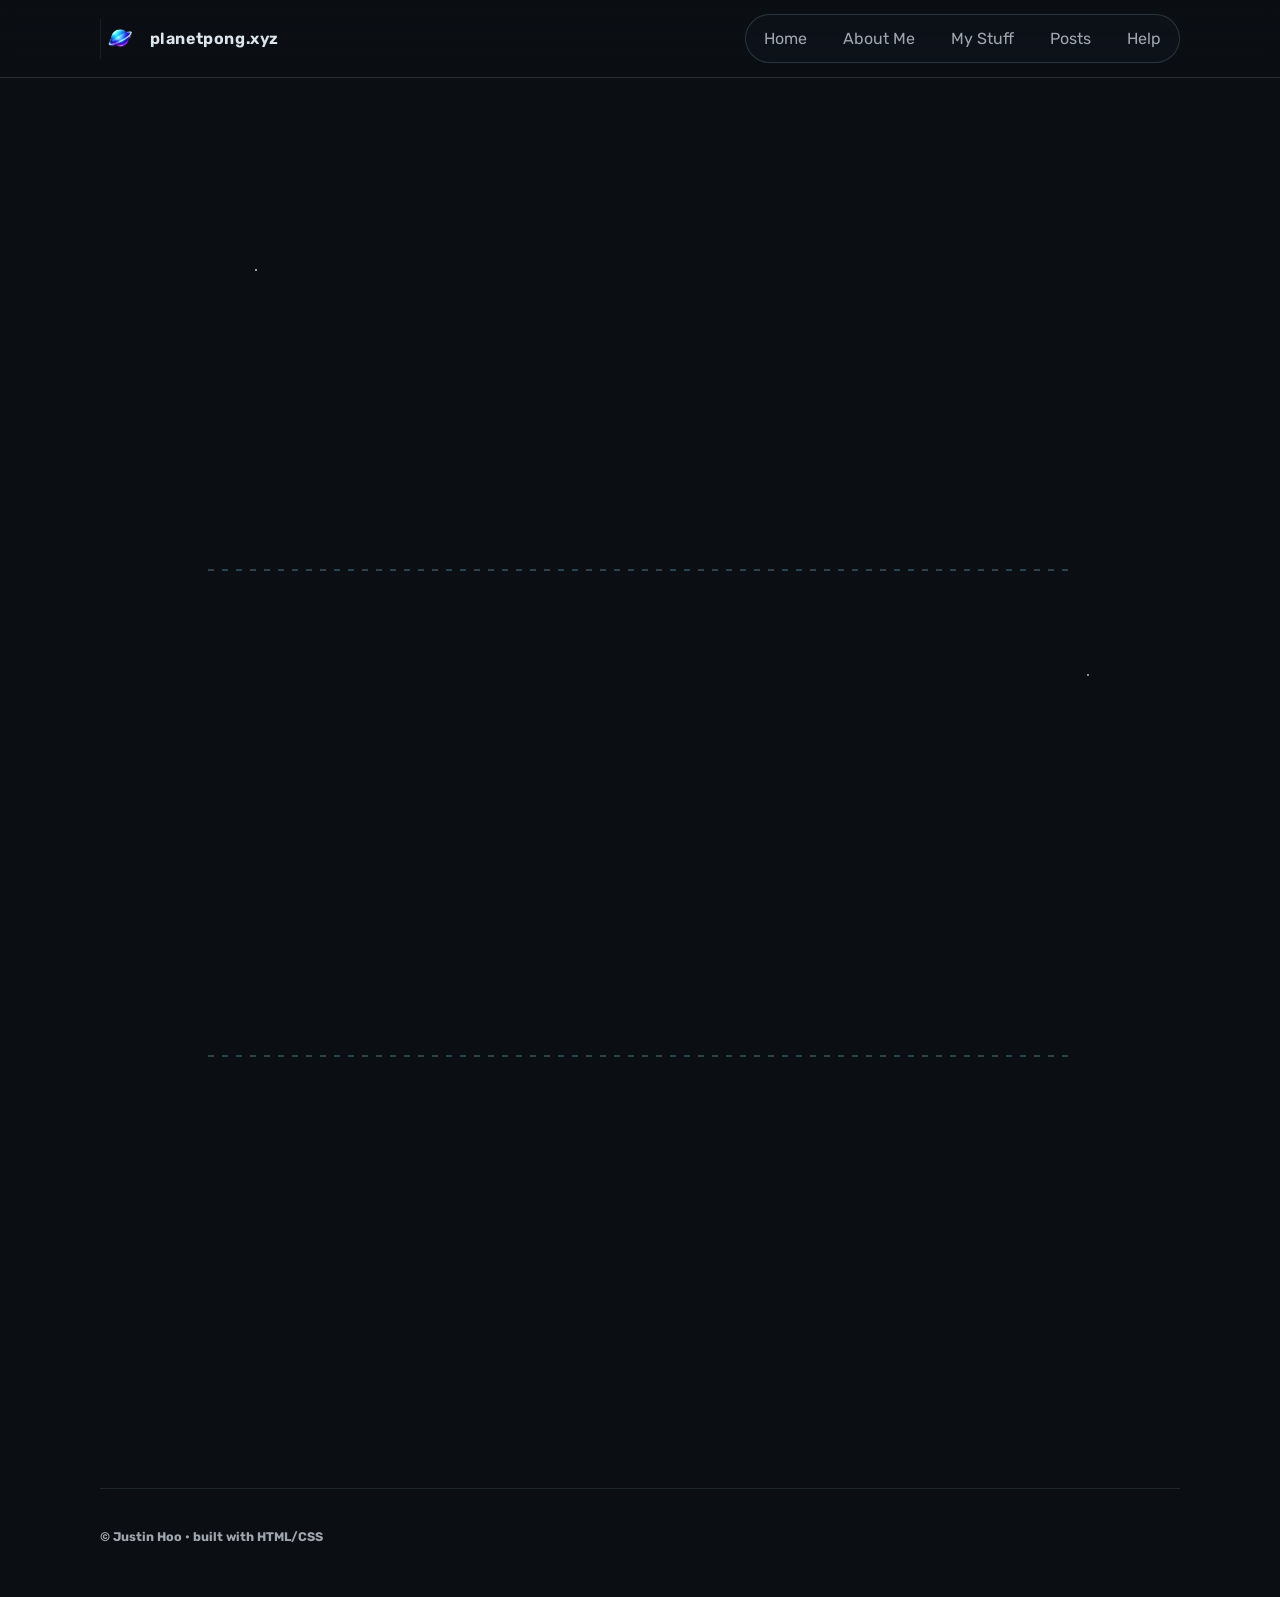
==== index.html @ 9c508885 "Add Help link to navigation menu" ====
<!DOCTYPE html>
<html lang="en">
<head>
    <meta charset="UTF-8">
    <meta name="viewport" content="width=device-width, initial-scale=1.0">
    <title>Home • xyz </title>
    <link rel="icon" href="mylogo.png" type="image/png">
    <meta name="desription" content="Personal Website: home, projects, posts, about me">
    <link rel="stylesheet" href="style.css">
    <link href="https://fonts.googleapis.com/css2?family=Inter:wght@300;400;600;700&family=Rubik:wght@400;500;700&display=swap" rel="stylesheet">
    <link
    rel="stylesheet"
    href="https://cdnjs.cloudflare.com/ajax/libs/font-awesome/6.5.1/css/all.min.css"/>


    

</head>
<body>
    <div class="bg"></div>
    <div class="stars"></div>
    <div class=""></div>

<header class="topbar">
  <div class="container topbar__inner">


    <a class="brand" href="index.html" aria-label="Go to Home">
  <img src="mylogo.png" alt="Planet logo" class="brand__logo">
 
  <span class="brand__text">planetpong.xyz</span>
</a>


    <nav class="nav" aria-label="Primary">
      <a class="nav__link" href="index.html">Home</a>
      <a class="nav__link" href="about.html">About Me</a>
      <a class="nav__link" href="projects.html">My Stuff</a>
      <a class="nav__link" href="posts.html">Posts</a>
        <a class="nav__link" href="help.html">Help</a>    
    </nav>

    <button class="navbtn" id="navToggle" aria-label="Toggle menu" aria-expanded="false">
      <span></span><span></span><span></span>
    </button>
  </div>
</header>



<main class="container">
    <!-- HERO -->
    <section id="home" class="section hero">
      <div class="hero__content reveal">
        <p class="kicker">Home</p>
        <h1 class="title">
          <span class="accent">Welcome</span> 
        </h1>
        <p class="subtitle">
          Welcome to my personal dev website portfolio, I'm interested into the language of programming, building websites, coding programmes,
          and writing posts about what I have done, and maybe some quirky stuff about our own world and universe.
        </p>

        <p class="subtitle">
          Fun fact: this website is up for 1 year for its payed public domain "planetpong.xyz!
        </p>



        <div class="chips">
          <span class="chip">Student / Creator</span>
        </div>
      </div>

      <div class="hero__card reveal" style="--delay: 120ms">
        <div class="card">
          <div class="card__header">
            <span class="pill">What am I Doing?</span>
            
          </div>
          <p class="card__title">I am Currently working on:</p>
          <ul class="list">
            <li>This Portfolio Website | STILL UNDER CONSTRUCTION</li>
            <li>Upcoming coding projects and school assessments</li>
           
          </ul>
          <p class="muted small">
            
          </p>
        </div>
      </div>
    </section>


<div class="divider"><span></span></div>



    <!-- LINKS -->
<section id="links" class="section">
  <div class="section__head reveal">
    <h2 class="title">
          <span class="accent">Links</span> 
        </h2>
  </div>

  <div class="grid-2">
    <div class="card reveal">
      <h3>Find me online</h3>

      <div class="linklist">

        <!-- TikTok -->
        <a class="linkrow" href="https://www.tiktok.com/@hoojustin" target="_blank">
  <span class="linkleft">
    <i class="fa-brands fa-tiktok icon"></i>
    <span>TikTok</span>
  </span>
  <span class="muted">tiktok.com/@hoojustin ↗</span>
</a>

        <!-- Instagram -->

        <a class="linkrow" href="https://www.instagram.com/justinhoo._" target="_blank">
  <span class="linkleft">
    <i class="fa-brands fa-instagram icon"></i>
    <span>Instagram</span>
  </span>
  <span class="muted">@justinhoo._ ↗</span>
</a>

        <!-- Email -->
        <a class="linkrow" target="_blank"
          href="mailto:justinhoo.xyz@gmail.com">
  <span class="linkleft">
    <i class="fa-solid fa-envelope icon"></i>
    <span>Business email</span>
  </span>
  <span class="muted">justinhoo.xyz@gmail.com ↗</span>
</a>

      </div>
    </div>
  </div>
</section>

<div class="divider"><span></span></div>

<!-- CONTACT -->
<section class="section reveal">
  <div class="card">
    <h2 class="title">
          <span class="accent">We appreciate your feedback!</span> 
        </h2>
    <h3>Contact me</h3>

    <p class="muted">
      Have any feedback or want to get in touch? Feel free to send a message at justinhoo.xyz@gmail.com
        <p><strong>Type your message and it will take you to your default e-mail application, after that send away!</p>
    </p>
    

    <button class="btn" onclick="openPopup()">
      Send Email
    </button>
  </div>
</section>

<!-- POPUP -->
<div class="popup" id="emailPopup">
  <div class="popup-content">
    <h3>Send a Message</h3>

    <textarea id="emailMessage"></textarea>

    <button class="btn" onclick="sendEmail()">Send</button> 
    <button class="close-btn" onclick="closePopup()">Close</button>
  </div>
</div>

<!-- SUCCESS POPUP -->
<div class="success-popup" id="successPopup">
  <div class="success-box">

    <div class="checkmark-circle">
      <svg viewBox="0 0 52 52" class="checkmark">
        <path d="M14 27 L22 35 L38 17" />
      </svg>
    </div>

    <h3>Message Sent!</h3>
    <p>Your message has been sent successfully.</p>

    <button class="btn" onclick="closeSuccess()">OK</button>
  </div>
</div>

<style>
/* POPUP BACKGROUND */
.popup {
  position: fixed;
  inset: 0;
  z-index: 999;

  display: flex;
  justify-content: center;
  align-items: center;

  background: rgba(0, 0, 0, 0.55);
  backdrop-filter: blur(6px);

  opacity: 0;
  visibility: hidden;
  pointer-events: none;

  transition: opacity 0.25s ease, visibility 0.25s ease;
}

.popup.active {
  opacity: 1;
  visibility: visible;
  pointer-events: auto;
}

/* POPUP BOX */
.popup-content {
  width: 90%;
  max-width: 420px;

  padding: 24px;

  border-radius: 24px;

  background: rgba(25, 25, 25, 0.92);

  border: 1px solid rgba(255,255,255,0.08);

  box-shadow: 0 10px 40px rgba(0,0,0,0.4);

  color: white;

  font-family: inherit;
}

/* TITLE */
.popup-content h3 {
  margin-top: 0;
  margin-bottom: 14px;
}

/* TEXTAREA */
.popup-content textarea {
  width: 100%;
  height: 130px;

  padding: 14px;

  border-radius: 16px;

  border: none;

  outline: none;

  resize: none;

  background: rgba(255,255,255,0.08);

  color: white;

  font-family: inherit;
  font-size: 15px;

  box-sizing: border-box;
}

/* PLACEHOLDER */
.popup-content textarea::placeholder {
  color: rgba(255,255,255,0.5);
}

/* BUTTON ROW */
.popup-buttons {
  display: flex;
  gap: 10px;

  margin-top: 16px;
}

/* CLOSE BUTTON */
.close-btn {
  flex: 1;

  border: none;

  border-radius: 14px;

  background: rgba(255,255,255,0.08);

  color: white;

  cursor: pointer;

  padding: 12px;

  font-family: inherit;
}
</style>

<script>
console.log("JS loaded");
function openPopup() {
  document.getElementById("emailPopup")?.classList.add("active");
}

function closePopup() {
  document.getElementById("emailPopup")?.classList.remove("active");
}

function openSuccess() {
  document.getElementById("successPopup")?.classList.add("active");
}

function closeSuccess() {
  document.getElementById("successPopup")?.classList.remove("active");
}

function sendEmail() {
  let message = document.getElementById("emailMessage").value;

  if (!message.trim()) {
    alert("Please type a message first.");
    return;
  }

  // open email client
  window.location.href =
    "mailto:justinhoo.xyz@gmail.com"
    + "?subject=Feedback!"
    + "&body=" + encodeURIComponent(message);

  // close input popup
  closePopup();

  // show success popup
  openSuccess();

  // clear text
  document.getElementById("emailMessage").value = "";
}

</script>

<footer class="footer">
  <p class="muted small">
    © <span id="year"></span> Justin Hoo • built with HTML/CSS
  </p>
</footer>

<script src="script.js"></script>
</body>
</html>
---- style.css ----
/* ---------- Base ---------- */
:root{
  --bg: #0b0f14;
  --panel: rgba(16, 22, 30, 0.78);
  --panel2: rgba(16, 22, 30, 0.55);
  --border: rgba(174, 210, 225, 0.18);
  --text: rgba(240, 248, 255, 0.92);
  --muted: rgba(240, 248, 255, 0.65);
  --accent: #8fe7ff;
  --accent2: #b7a6ff;
  --shadow: 0 14px 45px rgba(0,0,0,.45);
  --radius: 18px;
  --max: 1080px;
}

*{ box-sizing: border-box; }
html{ scroll-behavior: smooth; }
body{
  margin: 0;
  font-family: ui-sans-serif, system-ui, -apple-system, Segoe UI, Roboto, Helvetica, Arial;
  color: var(--text);
  background: var(--bg);
  overflow-x: hidden;
}
a{ color: inherit; text-decoration: none; }
.container{ width: min(var(--max), 92vw); margin: 0 auto; }
.section{ padding: 70px 0; }
.section__head{ margin-bottom: 18px; }
.section__head h2{ margin: 0 0 6px; font-size: 30px; letter-spacing: .3px; }
.muted{ color: var(--muted); }
.small{ font-size: 12.5px; }

/* ---------- Background: stars + nebula ---------- */
.bg{ position: fixed; inset: 0; z-index: -5; }
.stars{
  position: absolute; inset: 0;
  background-image:
    radial-gradient(2px 2px at 20% 30%, rgba(255,255,255,.85) 50%, transparent 51%),
    radial-gradient(1px 1px at 70% 40%, rgba(255,255,255,.6) 50%, transparent 51%),
    radial-gradient(1px 1px at 40% 80%, rgba(255,255,255,.45) 50%, transparent 51%),
    radial-gradient(1.5px 1.5px at 85% 75%, rgba(255,255,255,.75) 50%, transparent 51%),
    radial-gradient(1px 1px at 10% 70%, rgba(255,255,255,.5) 50%, transparent 51%);
  opacity: .7;
  filter: drop-shadow(0 0 6px rgba(255,255,255,.12));
  animation: drift 26s linear infinite;
}
.stars2{ opacity: .5; animation-duration: 40s; transform: scale(1.2); }
.stars3{ opacity: .35; animation-duration: 55s; transform: scale(1.35); }

.nebula{
  position: absolute; inset: -20%;
  background:
    radial-gradient(closest-side at 25% 30%, rgba(143,231,255,.16), transparent 55%),
    radial-gradient(closest-side at 70% 55%, rgba(183,166,255,.12), transparent 60%),
    radial-gradient(closest-side at 55% 80%, rgba(143,231,255,.10), transparent 60%);
  filter: blur(18px);
  animation: neb 18s ease-in-out infinite alternate;
}
.vignette{
  position: absolute; inset: 0;
  background: radial-gradient(circle at 50% 30%, transparent 0 55%, rgba(0,0,0,.55) 80%);
}

@keyframes drift{
  from{ transform: translateY(0px); }
  to{ transform: translateY(-120px); }
}
@keyframes neb{
  from{ transform: translate3d(-10px, 0, 0) scale(1); opacity: .9; }
  to{ transform: translate3d(18px, -10px, 0) scale(1.05); opacity: 1; }
}

/* ---------- Topbar ---------- */
.topbar{
  position: sticky; top: 0; z-index: 50;
  backdrop-filter: blur(10px);
  background: linear-gradient(to bottom, rgba(11,15,20,.85), rgba(11,15,20,.55));
  border-bottom: 1px solid var(--border);
}
.topbar__inner{
  display: flex; align-items: center; justify-content: space-between;
  padding: 14px 0;
}
.brand{
  display: inline-flex; align-items: center; gap: 10px;
  font-weight: 650;
}
.brand__dot{
  width: 10px; height: 10px; border-radius: 999px;
  background: radial-gradient(circle at 30% 30%, var(--accent), var(--accent2));
  box-shadow: 0 0 20px rgba(143,231,255,.25);
}
.brand__text{ letter-spacing: .6px; }

.nav{
  display: flex; gap: 12px;
  padding: 6px;
  border: 1px solid var(--border);
  background: var(--panel2);
  border-radius: 999px;
}
.nav__link{
  padding: 8px 12px;
  border-radius: 999px;
  color: var(--muted);
  transition: transform 180ms ease, background 180ms ease, color 180ms ease;
}
.nav__link:hover{
  transform: translateY(-1px);
  background: rgba(143,231,255,.08);
  color: var(--text);
}
.nav__link.active{
  background: rgba(143,231,255,.14);
  color: var(--text);
  border: 1px solid rgba(143,231,255,.18);
}

/* Mobile menu button */
.navbtn{
  display: none;
  width: 44px; height: 40px;
  border-radius: 12px;
  background: var(--panel2);
  border: 1px solid var(--border);
  box-shadow: var(--shadow);
  cursor: pointer;
}
.navbtn span{
  display: block;
  width: 18px; height: 2px;
  margin: 4px auto;
  background: rgba(240,248,255,.9);
  border-radius: 999px;
}

/* ---------- Hero ---------- */
.hero{
  display: grid;
  grid-template-columns: 1.25fr .9fr;
  gap: 26px;
  padding-top: 40px;
}
.kicker{
  display: inline-block;
  padding: 6px 10px;
  border-radius: 999px;
  border: 1px solid rgba(143,231,255,.18);
  background: rgba(143,231,255,.08);
  color: var(--muted);
  font-size: 13px;
}
.title{
  margin: 12px 0 10px;
  font-size: clamp(34px, 4.2vw, 54px);
  line-height: 1.05;
  letter-spacing: .2px;
}
.accent{
  background: linear-gradient(90deg, var(--accent), var(--accent2));
  -webkit-background-clip: text;
  background-clip: text;
  color: transparent;
}
.subtitle{ margin: 0; font-size: 16.5px; line-height: 1.6; color: var(--muted); }

.hero__actions{ margin-top: 18px; display: flex; gap: 10px; flex-wrap: wrap; }
.btn{
  display: inline-flex; align-items: center; justify-content: center;
  gap: 8px;
  padding: 11px 14px;
  border-radius: 14px;
  border: 1px solid rgba(143,231,255,.22);
  background: rgba(143,231,255,.14);
  color: var(--text);
  box-shadow: 0 10px 30px rgba(0,0,0,.35);
  transition: transform 180ms ease, background 180ms ease;
}
.btn:hover{ transform: translateY(-2px); background: rgba(143,231,255,.18); }
.btn--ghost{
  background: rgba(16,22,30,.35);
  border: 1px solid var(--border);
}
.btn--small{ padding: 9px 11px; border-radius: 12px; }

.btn {
  cursor: pointer;
  user-select: none;

  outline: none;
  border: none;
}

.btn:focus {
  outline: none;
}

.btn:active {
  transform: scale(0.98);
}

.chips{ margin-top: 18px; display: flex; gap: 8px; flex-wrap: wrap; }
.chip{
  padding: 7px 10px;
  border-radius: 999px;
  border: 1px solid var(--border);
  background: rgba(16,22,30,.35);
  color: var(--muted);
  font-size: 13px;
}

/* ---------- Cards / layout ---------- */
.card{
  border: 1px solid var(--border);
  background: var(--panel);
  border-radius: var(--radius);
  padding: 16px;
  box-shadow: var(--shadow);
}
.card h3{ margin: 0 0 8px; }
.card p{ margin: 0 0 10px; line-height: 1.6; }
.card__header{
  display: flex; justify-content: space-between; align-items: center;
  margin-bottom: 12px;
}
.card__title{ margin: 0 0 8px; font-weight: 700; }
.list{ margin: 0 0 10px; padding-left: 18px; color: var(--muted); line-height: 1.7; }

.grid-2{
  display: grid;
  grid-template-columns: 1fr 1fr;
  gap: 14px;
}
.cards{
  display: grid;
  grid-template-columns: repeat(3, 1fr);
  gap: 14px;
}

.pill{
  display: inline-flex;
  padding: 5px 10px;
  border-radius: 999px;
  border: 1px solid rgba(183,166,255,.22);
  background: rgba(183,166,255,.10);
  color: var(--muted);
  font-size: 12.5px;
}

.tags{ display: flex; flex-wrap: wrap; gap: 8px; }
.tag{
  padding: 7px 10px;
  border-radius: 999px;
  border: 1px solid var(--border);
  background: rgba(16,22,30,.35);
  color: var(--muted);
  font-size: 13px;
}

.note{
  margin-top: 12px;
  padding: 12px;
  border-radius: 14px;
  border: 1px dashed rgba(143,231,255,.28);
  background: rgba(143,231,255,.07);
  color: var(--muted);
}

/* Projects + posts */
.project__top, .post__meta{
  display: flex; justify-content: space-between; align-items: center;
  margin-bottom: 10px;
}
.project__links{
  display: flex; gap: 10px; margin-top: 10px;
}
.link{
  color: var(--text);
  border-bottom: 1px solid rgba(143,231,255,.35);
  padding-bottom: 2px;
  transition: opacity 160ms ease, transform 160ms ease;
}
.link:hover{ opacity: .9; transform: translateY(-1px); }

.linklist{ display: grid; gap: 10px; margin-top: 10px; }
.linkrow{
  display: flex; justify-content: space-between; gap: 12px;
  padding: 11px 12px;
  border-radius: 14px;
  border: 1px solid var(--border);
  background: rgba(16,22,30,.35);
  transition: transform 180ms ease, background 180ms ease;
}
.linkrow:hover{ transform: translateY(-2px); background: rgba(143,231,255,.06); }

.footer{
  padding: 28px 0 40px;
  border-top: 1px solid rgba(174,210,225,.12);
}

/* ---------- Reveal animation ---------- */
.reveal{
  opacity: 0;
  transform: translateY(10px);
  transition: opacity 600ms ease, transform 600ms ease;
  transition-delay: var(--delay, 0ms);
}
.reveal.visible{
  opacity: 1;
  transform: translateY(0px);
}

/* ---------- Modal ---------- */
.modal{
  position: fixed; inset: 0;
  background: rgba(0,0,0,.55);
  display: none;
  align-items: center; justify-content: center;
  padding: 18px;
  z-index: 60;
}
.modal.show{ display: flex; }
.modal__panel{
  width: min(760px, 96vw);
  border-radius: 18px;
  border: 1px solid var(--border);
  background: rgba(10,14,19,.88);
  backdrop-filter: blur(10px);
  box-shadow: var(--shadow);
  padding: 14px;
}
.modal__top{
  display: flex; justify-content: space-between; align-items: center;
  gap: 10px;
  border-bottom: 1px solid rgba(174,210,225,.12);
  padding-bottom: 10px;
  margin-bottom: 10px;
}
.modal__content{ color: var(--muted); line-height: 1.7; }
.iconbtn{
  width: 40px; height: 38px;
  border-radius: 12px;
  background: rgba(16,22,30,.35);
  border: 1px solid var(--border);
  color: var(--text);
  cursor: pointer;
}

/* ---------- Responsive ---------- */
@media (max-width: 920px){
  .hero{ grid-template-columns: 1fr; }
  .cards{ grid-template-columns: 1fr; }
  .grid-2{ grid-template-columns: 1fr; }
  .nav{ display: none; }
  .navbtn{ display: inline-block; }
  .nav.open{
    display: flex;
    position: absolute;
    right: 4vw;
    top: 62px;
    flex-direction: column;
    padding: 10px;
    border-radius: 16px;
    width: min(240px, 92vw);
  }
}

/* ---------- Section divider ---------- */
.divider {
  width: 100%;
  display: flex;
  justify-content: center;
  margin: 40px 0;
}

.divider span {
  width: 80%;
  height: 2px;
  background-image: repeating-linear-gradient(
    to right,
    rgba(143,231,255,0.4),
    rgba(143,231,255,0.4) 6px,
    transparent 6px,
    transparent 14px
  );
  opacity: 0.6;
}

.linkrow{
  display: flex;
  align-items: center;
  justify-content: space-between;
  gap: 12px;
}

.linkleft{
  display: flex;
  align-items: center;
  gap: 10px;
}

.icon{
  font-size: 18px;
  color: var(--accent);
  min-width: 20px; /* keeps alignment consistent */
}

.logo{
  border: 2px solid #ffffff
 
  
}

body {
  font-family: 'Rubik', sans-serif;
}

h1, h2, h3 {
  font-family: 'Rubik', sans-serif;
}


.brand {
  display: flex;
  align-items: left;
  gap: 0.6rem;
  text-decoration: none;
}

.brand__logo {
  width: 40px;        /* adjust size if needed */
  height: 40px;
  object-fit: contain;
}

.success-popup {
  display: flex;
  position: fixed;
  inset: 0;

  justify-content: center;
  align-items: center;

  opacity: 0;
  visibility: hidden;

  transition: opacity 0.25s ease, visibility 0.25s ease;
}

.success-popup.active {
  opacity: 1;
  visibility: visible;
}

.success-box {
  background: rgba(25, 25, 25, 0.95);
  color: white;

  padding: 24px;
  border-radius: 20px;

  text-align: center;
  width: 80%;
  max-width: 320px;

  border: 1px solid rgba(255,255,255,0.1);
}

.success-popup {
  display: none;
  position: fixed;
  inset: 0;
  z-index: 1000;

  background: rgba(0, 0, 0, 0.6);
  backdrop-filter: blur(6px);

  justify-content: center;
  align-items: center;
}

.success-box {
  background: rgba(25, 25, 25, 0.95);
  color: white;

  padding: 24px;
  border-radius: 20px;

  text-align: center;
  width: 80%;
  max-width: 320px;

  border: 1px solid rgba(255,255,255,0.1);
}

/* SUCCESS POPUP */
.success-popup {
  display: none;
  position: fixed;
  inset: 0;
  z-index: 1000;

  background: rgba(0, 0, 0, 0.6);
  backdrop-filter: blur(6px);

  justify-content: center;
  align-items: center;
}

/* BOX */
.success-box {
  background: rgba(25, 25, 25, 0.95);
  color: white;

  padding: 28px;
  border-radius: 22px;

  text-align: center;
  width: 85%;
  max-width: 340px;

  border: 1px solid rgba(255,255,255,0.1);
}

/* CHECKMARK CIRCLE */
.checkmark-circle {
  width: 90px;
  height: 90px;

  margin: 0 auto 15px auto;

  border-radius: 50%;

  border: 3px solid #3ee28f;

  display: flex;
  justify-content: center;
  align-items: center;

  animation: pop 0.3s ease-out;
}

/* SVG CHECKMARK */
.checkmark {
  width: 50px;
  height: 50px;

  fill: none;
  stroke: #3ee28f;
  stroke-width: 4;
  stroke-linecap: round;
  stroke-linejoin: round;

  stroke-dasharray: 48;
  stroke-dashoffset: 48;

  animation: draw 0.6s ease forwards 0.2s;
}

/* ANIMATIONS */
@keyframes draw {
  to {
    stroke-dashoffset: 0;
  }
}

@keyframes pop {
  0% {
    transform: scale(0.6);
    opacity: 0;
  }
  100% {
    transform: scale(1);
    opacity: 1;
  }
}

/* POPUP BASE STATE */
.popup {
  position: fixed;
  inset: 0;
  z-index: 999;

  display: flex;
  justify-content: center;
  align-items: center;

  background: rgba(0, 0, 0, 0.55);
  backdrop-filter: blur(6px);

  opacity: 1;
  visibility: hidden;
  pointer-events: none;

  transition: opacity 0.25s ease, visibility 0.25s ease;
}

.popup.active {
  opacity: 1;
  visibility: visible;
  pointer-events: auto;
}

.popup-content {
  transform: scale(0.85);
  opacity: 1;
  transition: transform 0.25s ease, opacity 0.25s ease;
}

.popup.active .popup-content {
  transform: scale(1);
  opacity: 1;
}
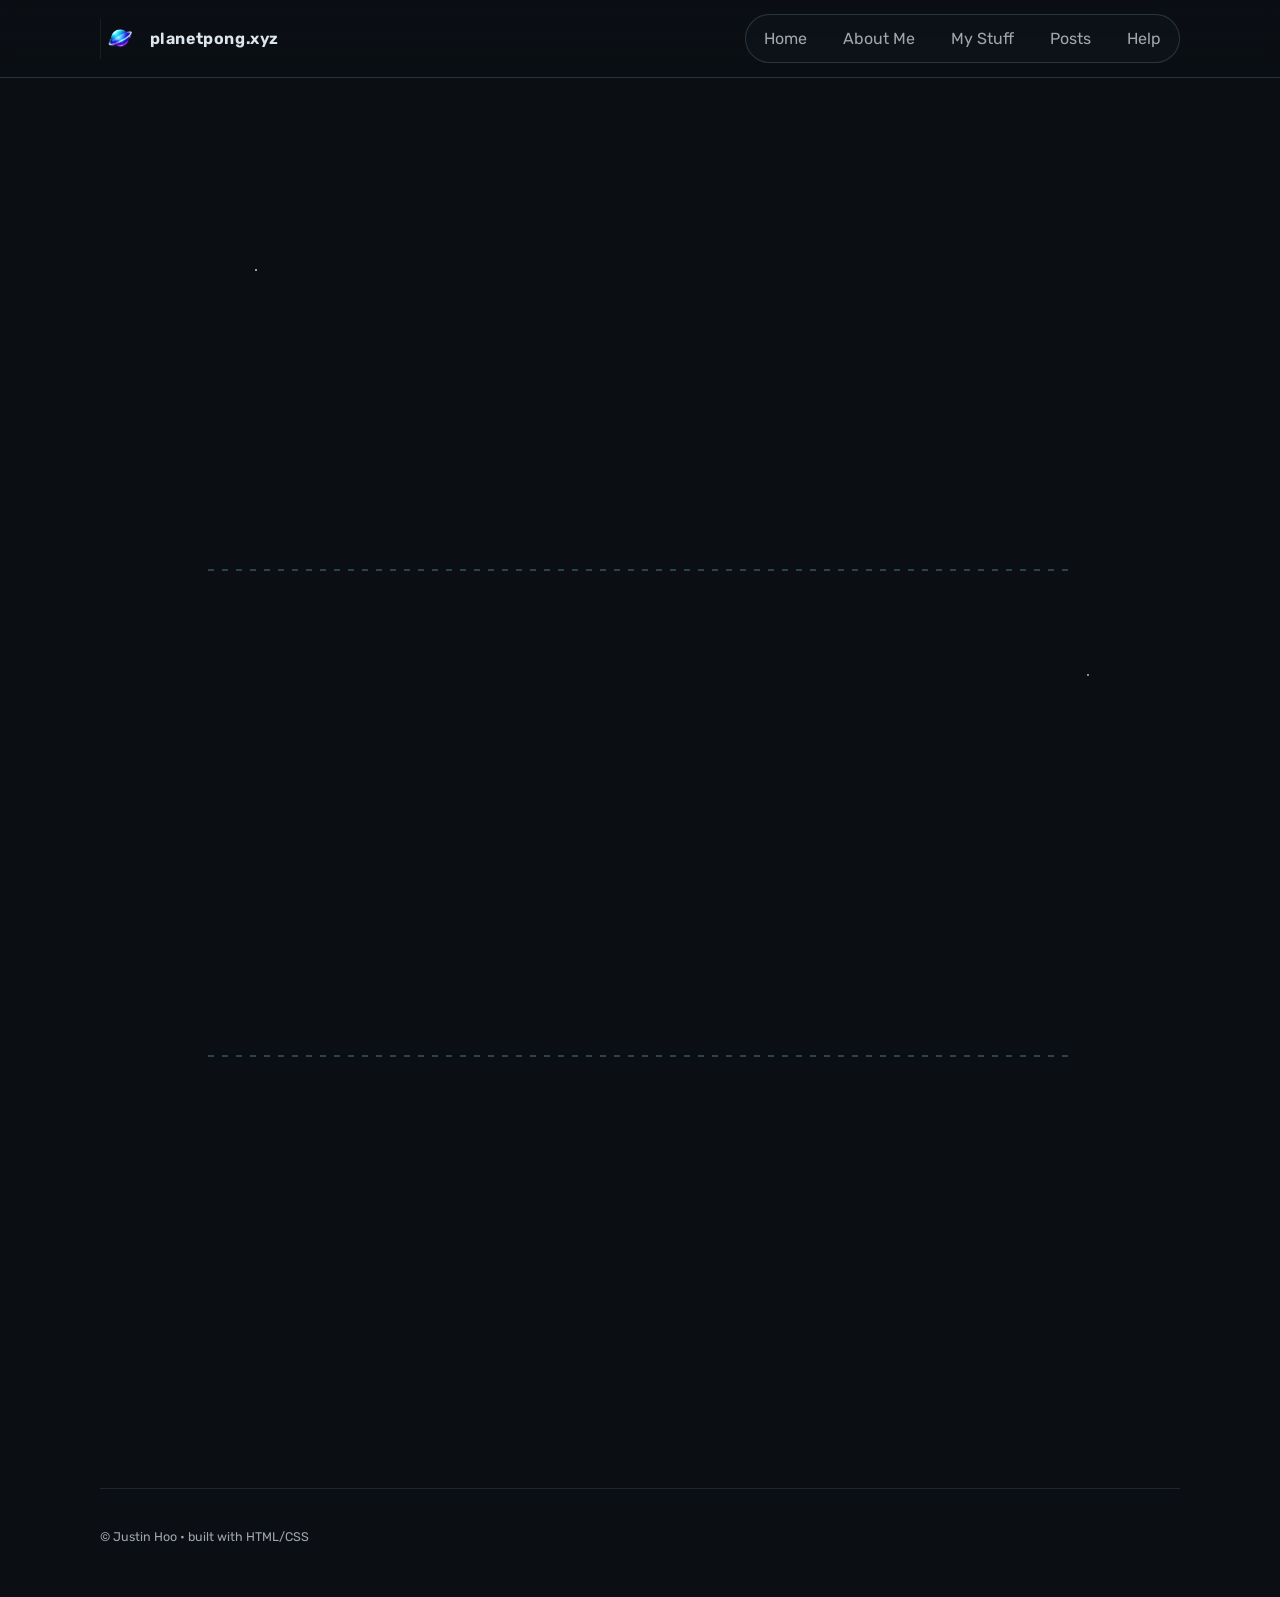
==== commit d1ecbd0b: "Update index.html" ====
--- a/index.html
+++ b/index.html
@@ -150,14 +150,14 @@
 <section class="section reveal">
   <div class="card">
     <h2 class="title">
-          <span class="accent">We appreciate your feedback!</span> 
+          <span class="accent">I appreciate your feedback!</span> 
         </h2>
     <h3>Contact me</h3>
 
     <p class="muted">
       Have any feedback or want to get in touch? Feel free to send a message at justinhoo.xyz@gmail.com
-        <p><strong>Type your message and it will take you to your default e-mail application, after that send away!</p>
     </p>
+      <p><a href="planetpong.xyz/help.html"><i><strong>Help</strong></i></a></p>
     
 
     <button class="btn" onclick="openPopup()">
--- a/style.css
+++ b/style.css
@@ -611,3 +611,91 @@
   transform: scale(1);
   opacity: 1;
 }
+
+.link {
+  font-family: 'Rubik', sans-serif;
+  background: transparent;
+  border: none;
+  color: var(--text);
+  cursor: pointer;
+  font-size: 14px;
+
+  display: inline-flex;
+  align-items: center;
+  gap: 6px;
+
+  padding: 0;
+  border-bottom: 1px solid rgba(143,231,255,0.4);
+
+  transition: transform 200ms ease, opacity 200ms ease;
+}
+
+.link:hover {
+  transform: translateY(-2px);
+  opacity: 0.85;
+}
+
+
+/* expand button feel */
+.expand-btn {
+  display: inline-flex;
+  align-items: center;
+  gap: 6px;
+  border-bottom: 1px solid rgba(143,231,255,0.4);
+  transition: transform 200ms ease, opacity 200ms ease;
+}
+
+.expand-btn:hover {
+  transform: translateY(-2px);
+  opacity: 0.9;
+}
+
+/* ---------- MODAL (FIXED + ANIMATED) ---------- */
+.modal{
+  position: fixed;
+  inset: 0;
+  z-index: 60;
+
+  display: flex;
+  align-items: center;
+  justify-content: center;
+
+  background: rgba(0,0,0,.55);
+
+  opacity: 0;
+  visibility: hidden;
+  pointer-events: none;
+
+  transition: opacity 0.25s ease, visibility 0.25s ease;
+}
+
+.modal.show{
+  opacity: 1;
+  visibility: visible;
+  pointer-events: auto;
+}
+
+.modal__panel{
+  width: min(760px, 96vw);
+  border-radius: 18px;
+  border: 1px solid var(--border);
+  background: rgba(10,14,19,.88);
+  backdrop-filter: blur(10px);
+  box-shadow: var(--shadow);
+  padding: 14px;
+
+  transform: scale(0.92);
+  transition: transform 0.25s ease;
+}
+
+.modal.show .modal__panel{
+  transform: scale(1);
+}
+
+.modal__panel{
+  transition: transform 0.35s cubic-bezier(.2,.9,.2,1);
+}
+
+.modal{
+  transition: opacity 0.3s ease;
+}
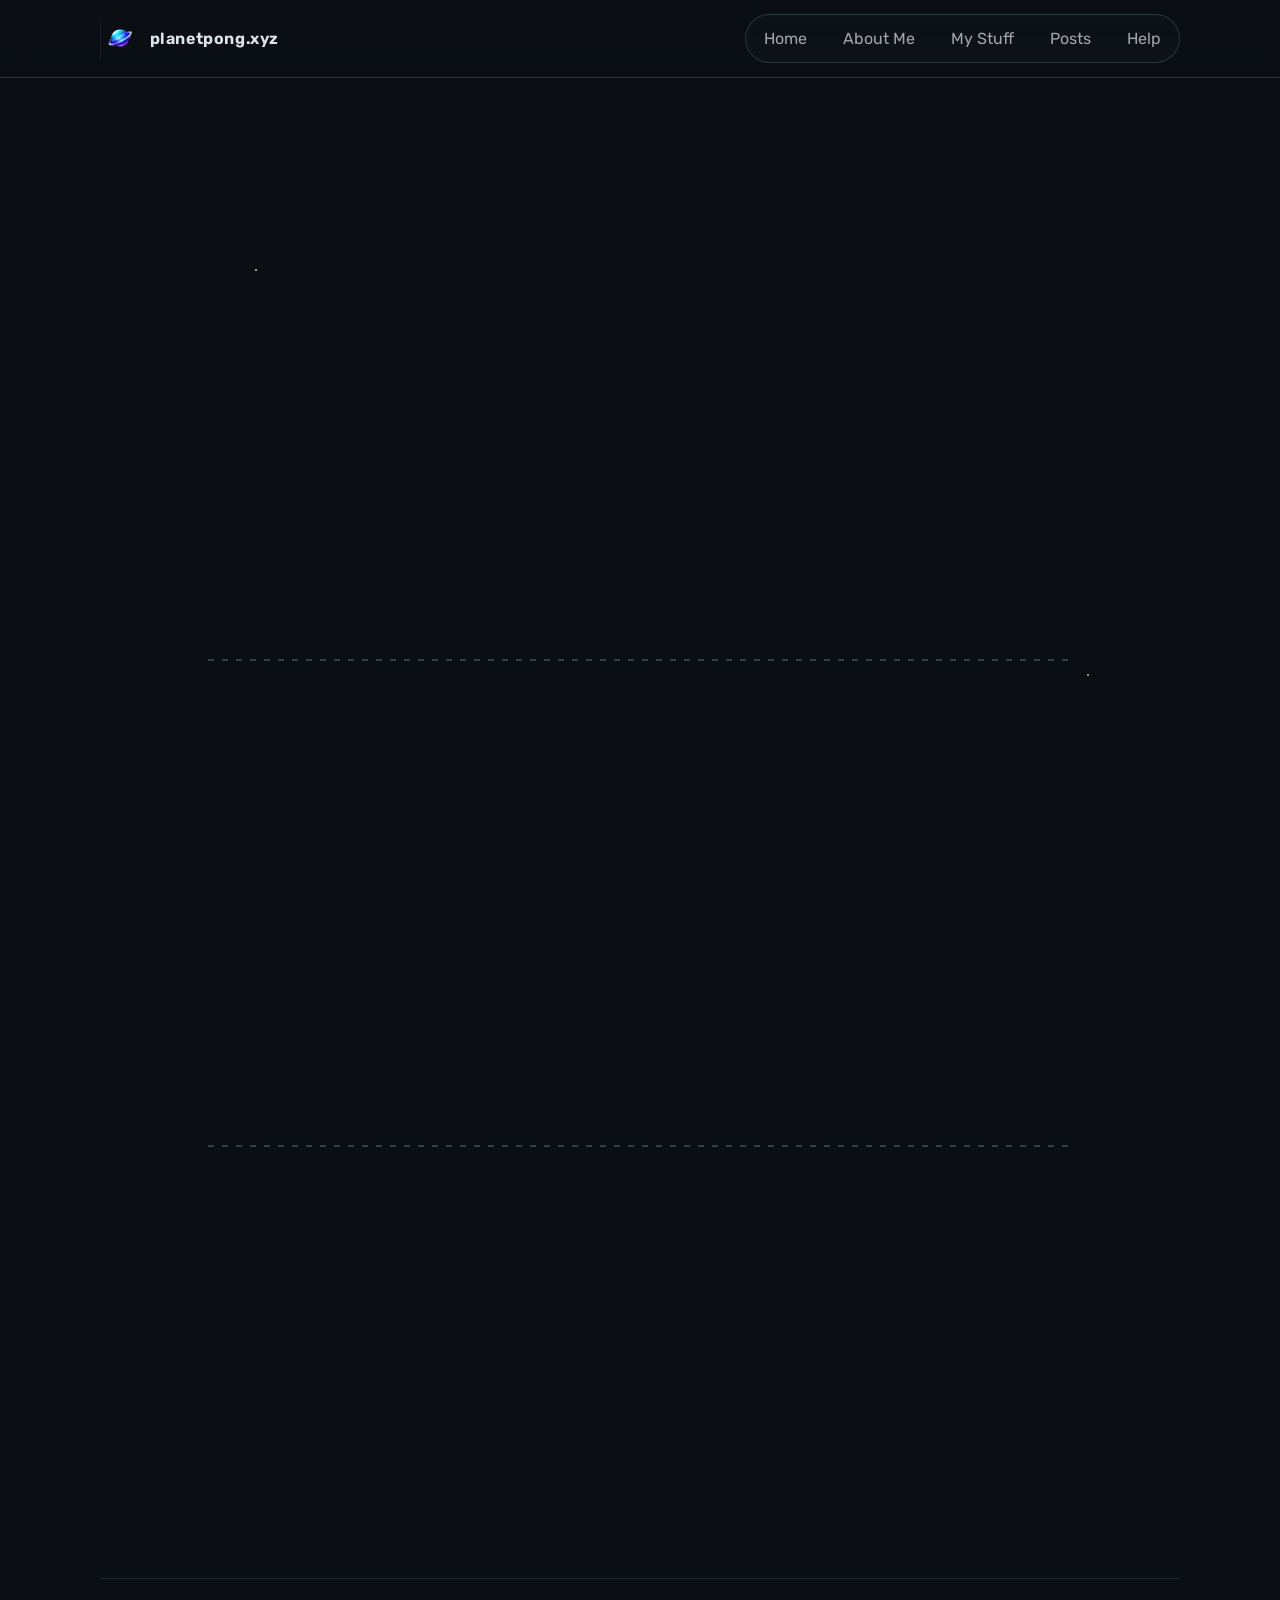
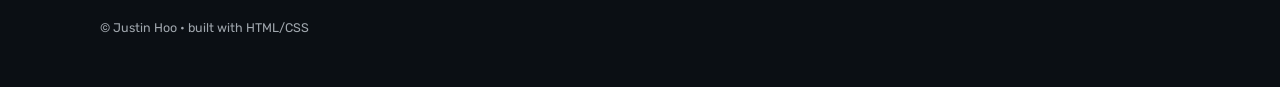
==== commit fadb6e72: "Update index.html" ====
--- a/index.html
+++ b/index.html
@@ -61,17 +61,10 @@
           and writing posts about what I have done, and maybe some quirky stuff about our own world and universe.
         </p>
 
-        <p class="subtitle">
-          Fun fact: this website is up for 1 year for its payed public domain "planetpong.xyz!
-        </p>
-
-
-
-        <div class="chips">
-          <span class="chip">Student / Creator</span>
-        </div>
-      </div>
-
+<div class="status-banner">
+  🚧 Under Construction // this website is still being worked and coded on. 
+</div>
+          
       <div class="hero__card reveal" style="--delay: 120ms">
         <div class="card">
           <div class="card__header">
@@ -157,7 +150,7 @@
     <p class="muted">
       Have any feedback or want to get in touch? Feel free to send a message at justinhoo.xyz@gmail.com
     </p>
-      <p><a href="planetpong.xyz/help.html"><i><strong>Help</strong></i></a></p>
+      <p><a href="https://planetpong.xyz/help.html"><strong>ⓘ</strong></a></p>
     
 
     <button class="btn" onclick="openPopup()">
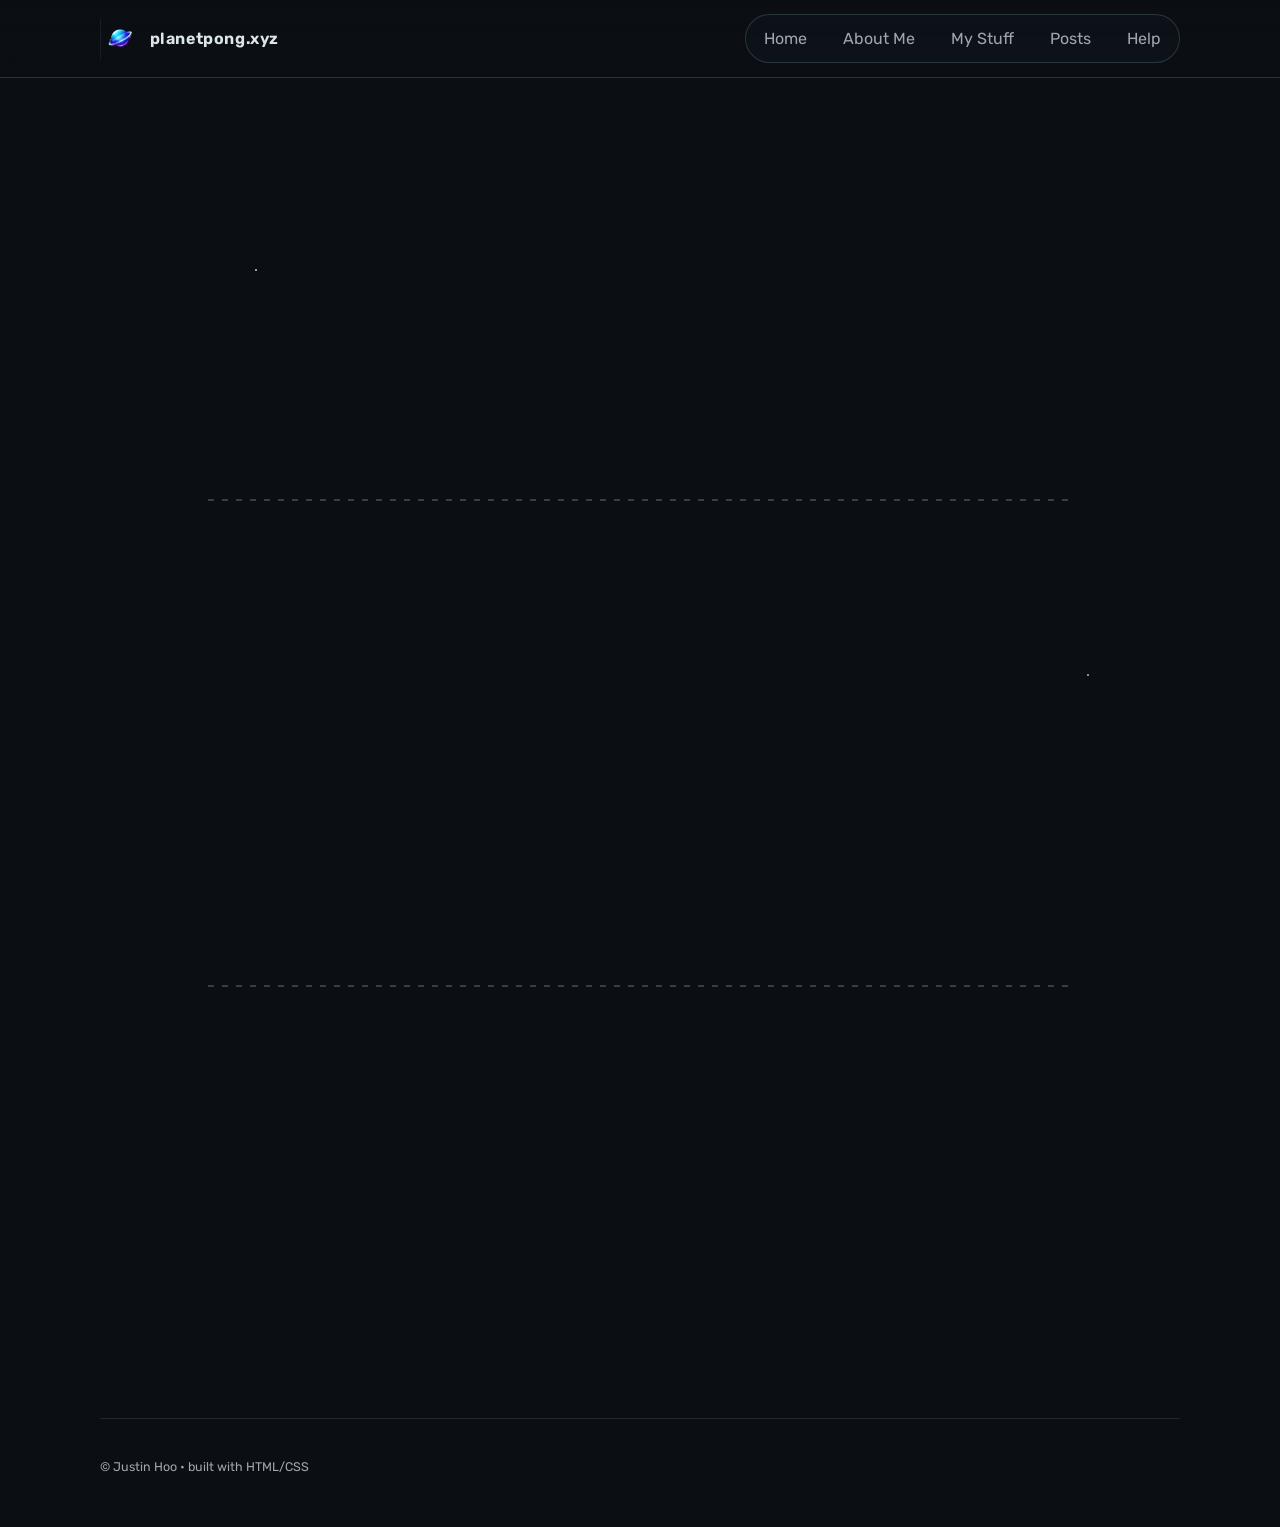
==== commit ab7c7ae4: "Update index.html" ====
--- a/index.html
+++ b/index.html
@@ -65,18 +65,9 @@
   🚧 Under Construction // this website is still being worked and coded on. 
 </div>
           
-      <div class="hero__card reveal" style="--delay: 120ms">
-        <div class="card">
-          <div class="card__header">
-            <span class="pill">What am I Doing?</span>
-            
-          </div>
-          <p class="card__title">I am Currently working on:</p>
-          <ul class="list">
-            <li>This Portfolio Website | STILL UNDER CONSTRUCTION</li>
-            <li>Upcoming coding projects and school assessments</li>
+     
            
-          </ul>
+        
           <p class="muted small">
             
           </p>
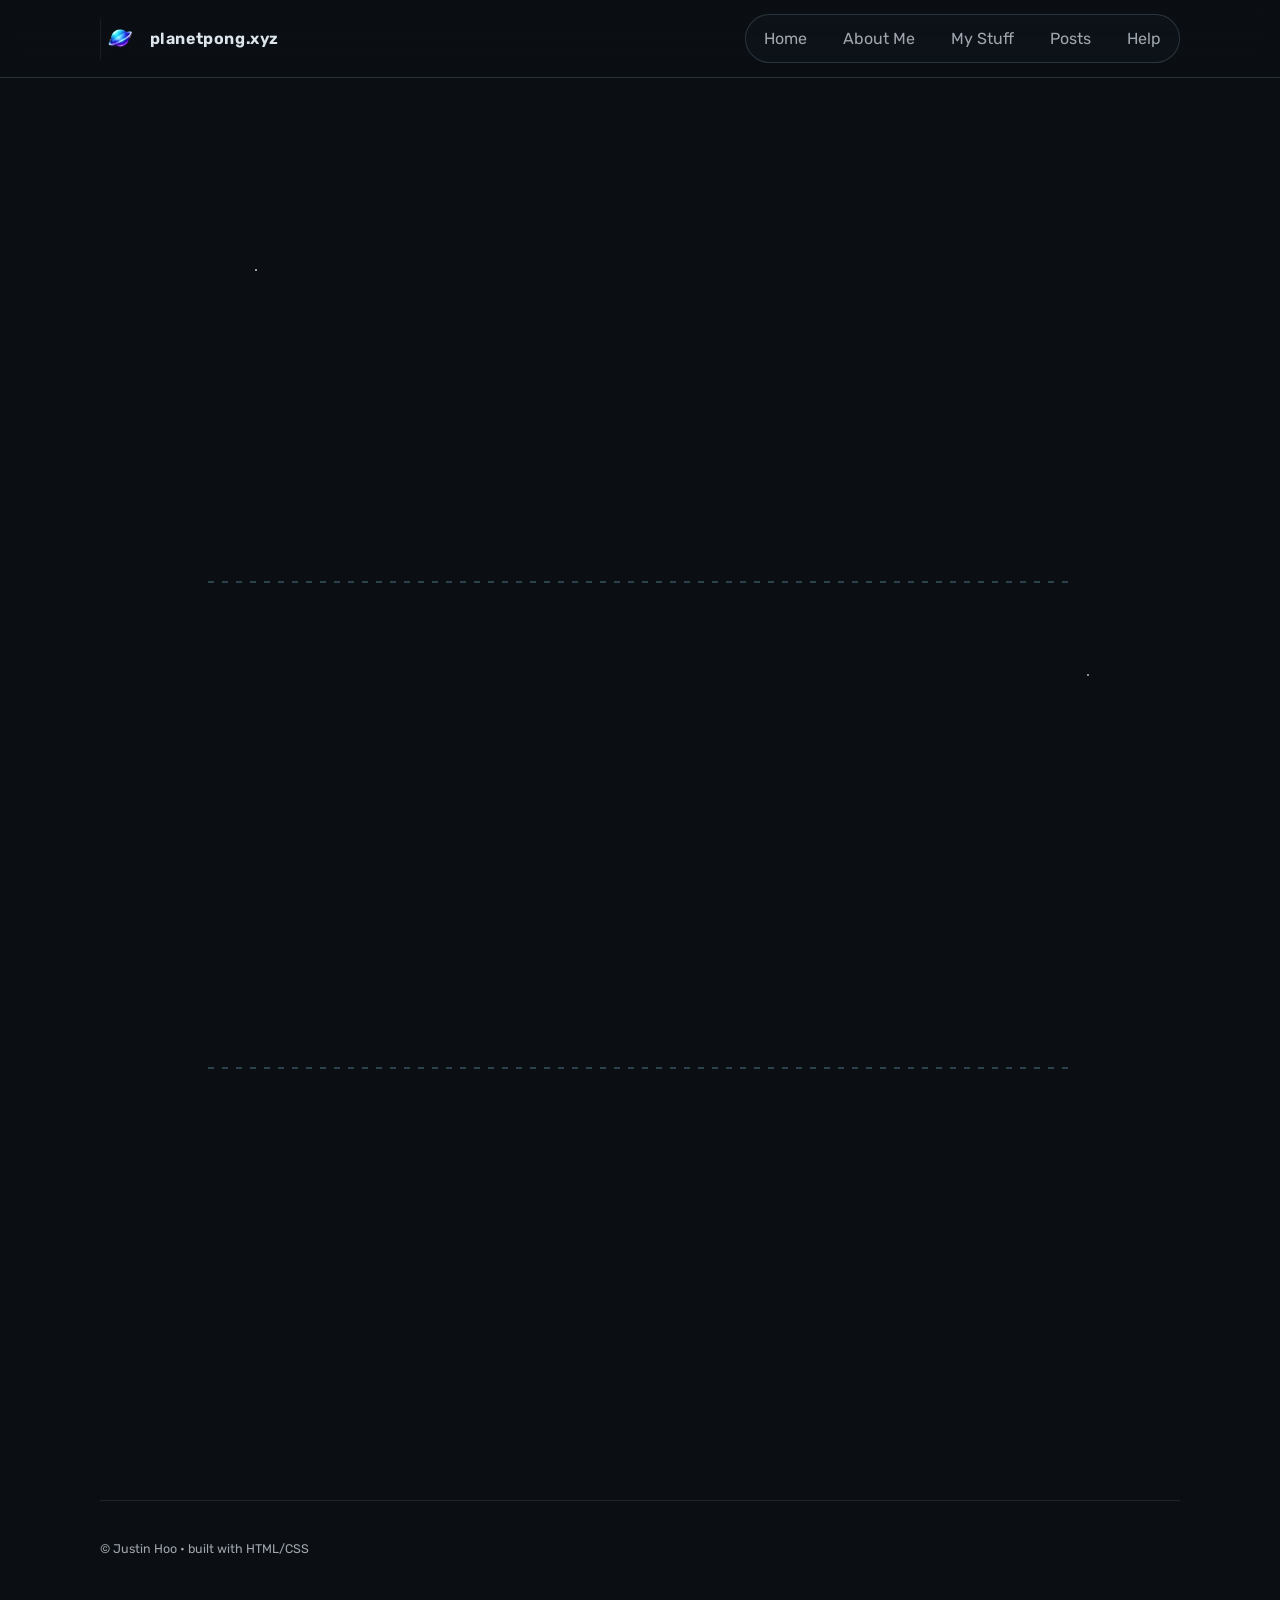
==== commit ddd31c97: "Update index.html" ====
--- a/index.html
+++ b/index.html
@@ -60,6 +60,8 @@
           Welcome to my personal dev website portfolio, I'm interested into the language of programming, building websites, coding programmes,
           and writing posts about what I have done, and maybe some quirky stuff about our own world and universe.
         </p>
+          
+<div class="divider"><span></span></div>
 
 <div class="status-banner">
   🚧 Under Construction // this website is still being worked and coded on. 
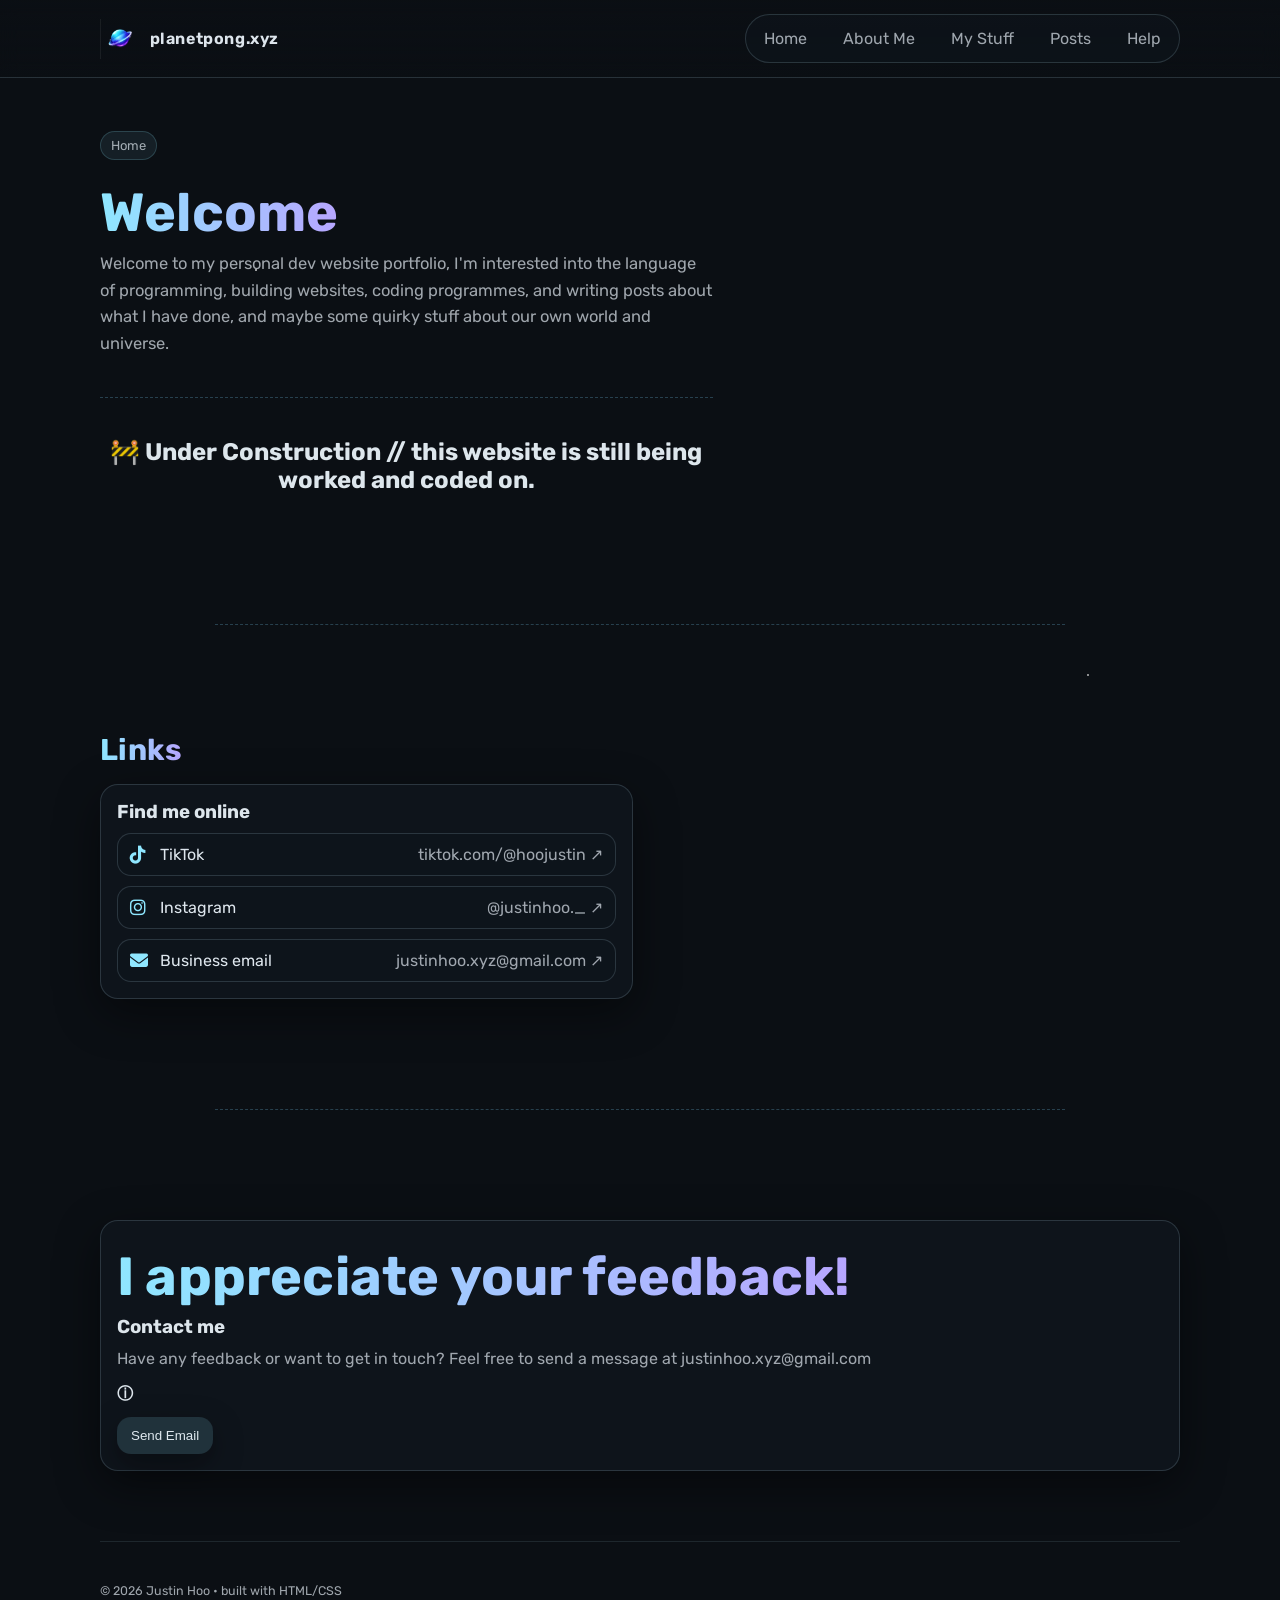
==== commit 92e4be5f: "Update index.html" ====
--- a/index.html
+++ b/index.html
@@ -63,10 +63,7 @@
           
 <div class="divider"><span></span></div>
 
-<div class="status-banner">
-  🚧 Under Construction // this website is still being worked and coded on. 
-</div>
-          
+<h1 style="text-align: center;">🚧 Under Construction // this website is still being worked and coded on. </h1>
      
            
         
--- a/style.css
+++ b/style.css
@@ -300,7 +300,7 @@
 
 /* ---------- Reveal animation ---------- */
 .reveal{
-  opacity: 0;
+  opacity: 1;
   transform: translateY(10px);
   transition: opacity 600ms ease, transform 600ms ease;
   transition-delay: var(--delay, 0ms);
@@ -312,14 +312,29 @@
 
 /* ---------- Modal ---------- */
 .modal{
-  position: fixed; inset: 0;
+  position: fixed;
+  inset: 0;
+  z-index: 60;
+
+  display: flex;
+  align-items: center;
+  justify-content: center;
+
   background: rgba(0,0,0,.55);
-  display: none;
-  align-items: center; justify-content: center;
-  padding: 18px;
-  z-index: 60;
-}
-.modal.show{ display: flex; }
+
+  opacity: 0;
+  visibility: hidden;
+  pointer-events: none;
+
+  transition: opacity 0.25s ease, visibility 0.25s ease;
+}
+
+.modal.show{
+  opacity: 1;
+  visibility: visible;
+  pointer-events: auto;
+}
+
 .modal__panel{
   width: min(760px, 96vw);
   border-radius: 18px;
@@ -328,22 +343,13 @@
   backdrop-filter: blur(10px);
   box-shadow: var(--shadow);
   padding: 14px;
-}
-.modal__top{
-  display: flex; justify-content: space-between; align-items: center;
-  gap: 10px;
-  border-bottom: 1px solid rgba(174,210,225,.12);
-  padding-bottom: 10px;
-  margin-bottom: 10px;
-}
-.modal__content{ color: var(--muted); line-height: 1.7; }
-.iconbtn{
-  width: 40px; height: 38px;
-  border-radius: 12px;
-  background: rgba(16,22,30,.35);
-  border: 1px solid var(--border);
-  color: var(--text);
-  cursor: pointer;
+
+  transform: scale(0.92);
+  transition: transform 0.25s ease;
+}
+
+.modal.show .modal__panel{
+  transform: scale(1);
 }
 
 /* ---------- Responsive ---------- */
@@ -366,24 +372,21 @@
 }
 
 /* ---------- Section divider ---------- */
-.divider {
+.divider{
   width: 100%;
-  display: flex;
-  justify-content: center;
+
+  display: flex;
+  justify-content: center;
+
   margin: 40px 0;
 }
 
-.divider span {
-  width: 80%;
-  height: 2px;
-  background-image: repeating-linear-gradient(
-    to right,
-    rgba(143,231,255,0.4),
-    rgba(143,231,255,0.4) 6px,
-    transparent 6px,
-    transparent 14px
-  );
-  opacity: 0.6;
+.divider span{
+  width: min(100%, 850px);
+
+  border-top: 1px dashed rgba(125,211,252,0.25);
+
+  display: block;
 }
 
 .linkrow{
@@ -612,7 +615,8 @@
   opacity: 1;
 }
 
-.link {
+.link,
+.expand-btn {
   font-family: 'Rubik', sans-serif;
   background: transparent;
   border: none;
@@ -630,11 +634,6 @@
   transition: transform 200ms ease, opacity 200ms ease;
 }
 
-.link:hover {
-  transform: translateY(-2px);
-  opacity: 0.85;
-}
-
 
 /* expand button feel */
 .expand-btn {
@@ -647,7 +646,7 @@
 
 .expand-btn:hover {
   transform: translateY(-2px);
-  opacity: 0.9;
+  opacity: 0.85;
 }
 
 /* ---------- MODAL (FIXED + ANIMATED) ---------- */
@@ -699,3 +698,84 @@
 .modal{
   transition: opacity 0.3s ease;
 }
+
+
+.status-banner{
+  display: flex;
+  justify-content: center;
+  align-items: center;
+
+  width: fit-content;
+
+  margin: 0 auto;
+
+  text-align: center;
+}
+
+/* ---------- Mobile Nav ---------- */
+
+.menu-toggle{
+  display: none;
+
+  background: transparent;
+  border: none;
+
+  color: white;
+
+  font-size: 1.8rem;
+
+  cursor: pointer;
+
+  z-index: 1001;
+}
+
+/* Mobile */
+
+@media (max-width: 768px){
+
+  .menu-toggle{
+    display: block;
+  }
+
+  .nav{
+    position: absolute;
+
+    top: 80px;
+    right: 20px;
+
+    width: 220px;
+
+    padding: 20px;
+
+    border-radius: 20px;
+
+    background: rgba(15,20,28,0.95);
+
+    border: 1px solid rgba(255,255,255,0.08);
+
+    backdrop-filter: blur(20px);
+
+    display: flex;
+    flex-direction: column;
+    gap: 16px;
+
+    opacity: 0;
+    visibility: hidden;
+    transform: translateY(-10px);
+
+    transition: 0.3s ease;
+
+    z-index: 1000;
+  }
+
+  .nav.show{
+    opacity: 1;
+    visibility: visible;
+    transform: translateY(0);
+  }
+
+  /* Hide desktop nav layout */
+  .topbar__inner{
+    position: relative;
+  }
+}
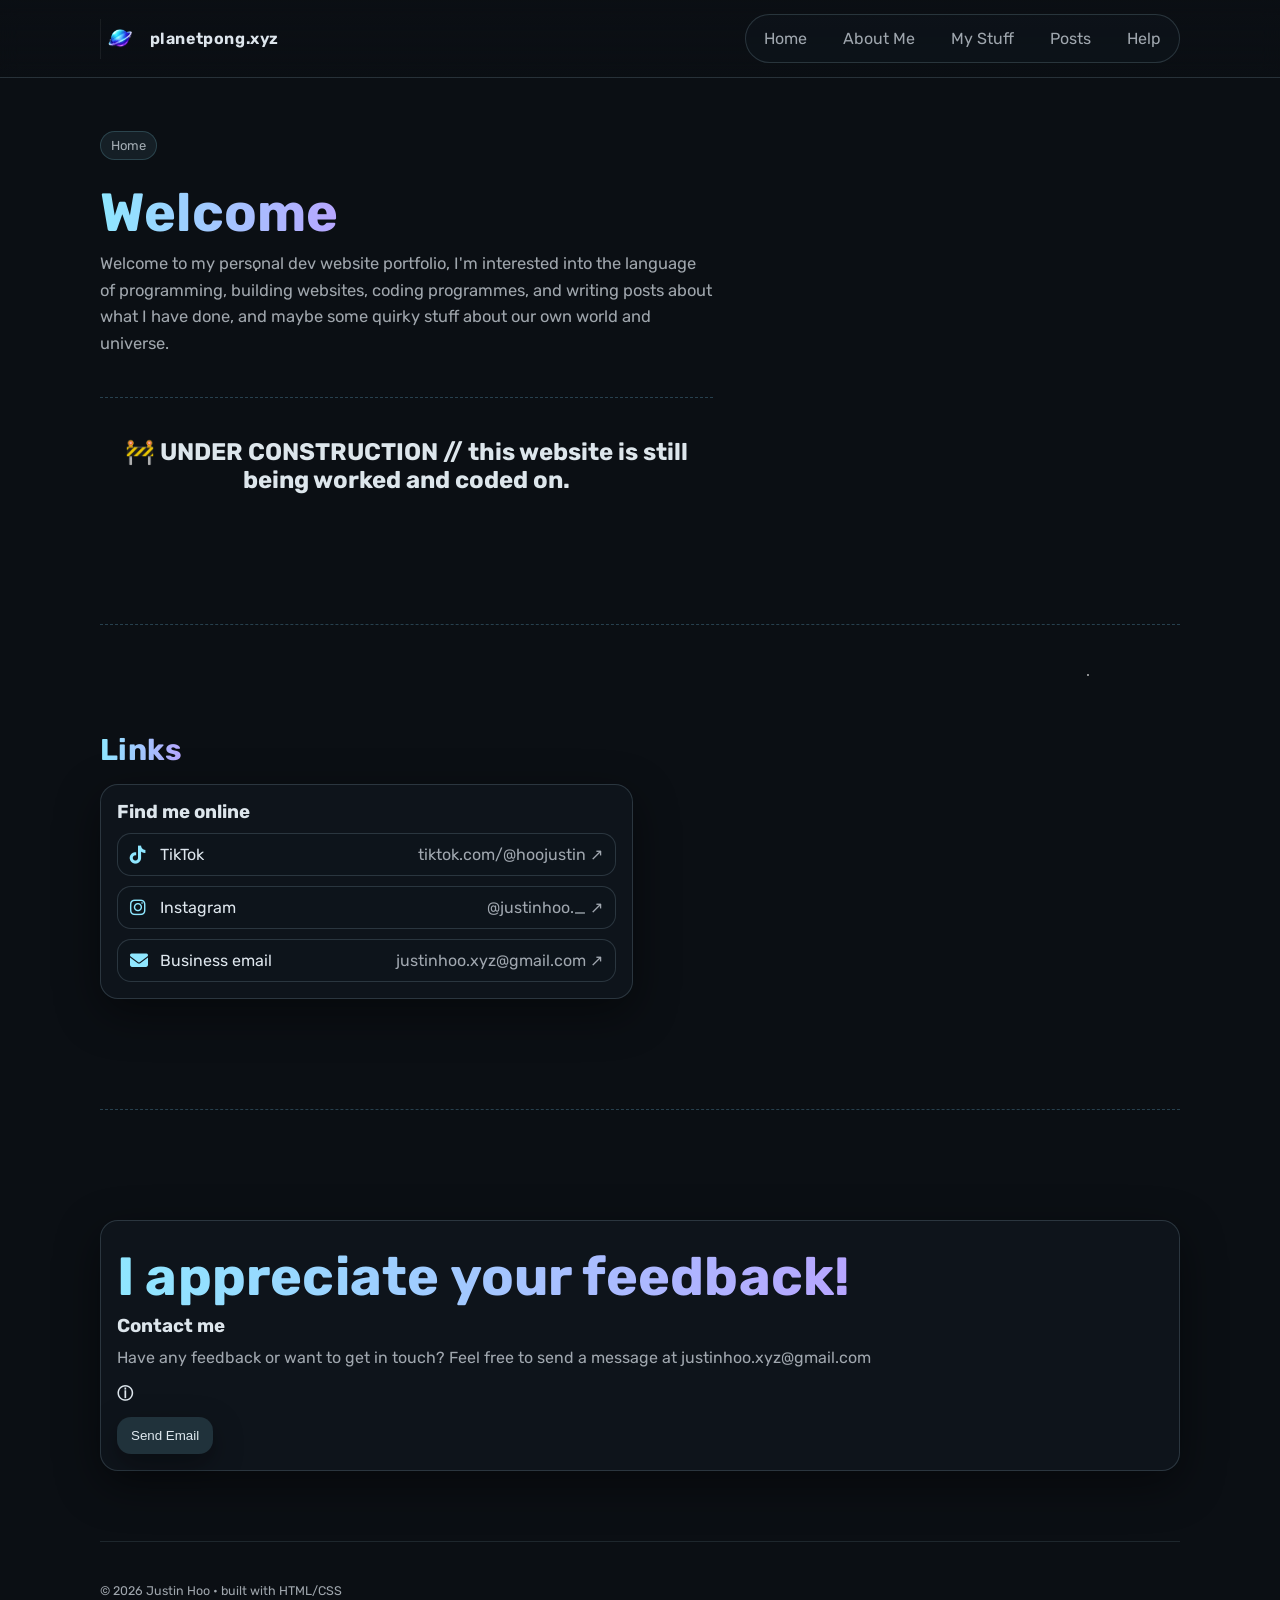
==== commit 789c914a: "Merge pull request #2 from linux649/main W3C markup issues fixes for all HTML pages and stylesheet" ====
--- a/index.html
+++ b/index.html
@@ -10,10 +10,119 @@
     <link href="https://fonts.googleapis.com/css2?family=Inter:wght@300;400;600;700&family=Rubik:wght@400;500;700&display=swap" rel="stylesheet">
     <link
     rel="stylesheet"
-    href="https://cdnjs.cloudflare.com/ajax/libs/font-awesome/6.5.1/css/all.min.css"/>
-
-
-    
+    href="https://cdnjs.cloudflare.com/ajax/libs/font-awesome/6.5.1/css/all.min.css">
+
+
+<style>
+/* POPUP BACKGROUND */
+.popup {
+  position: fixed;
+  inset: 0;
+  z-index: 999;
+
+  display: flex;
+  justify-content: center;
+  align-items: center;
+
+  background: rgba(0, 0, 0, 0.55);
+  backdrop-filter: blur(6px);
+
+  opacity: 0;
+  visibility: hidden;
+  pointer-events: none;
+
+  transition: opacity 0.25s ease, visibility 0.25s ease;
+}
+
+.popup.active {
+  opacity: 1;
+  visibility: visible;
+  pointer-events: auto;
+}
+
+/* POPUP BOX */
+.popup-content {
+  width: 90%;
+  max-width: 420px;
+
+  padding: 24px;
+
+  border-radius: 24px;
+
+  background: rgba(25, 25, 25, 0.92);
+
+  border: 1px solid rgba(255,255,255,0.08);
+
+  box-shadow: 0 10px 40px rgba(0,0,0,0.4);
+
+  color: white;
+
+  font-family: inherit;
+}
+
+/* TITLE */
+.popup-content h3 {
+  margin-top: 0;
+  margin-bottom: 14px;
+}
+
+/* TEXTAREA */
+.popup-content textarea {
+  width: 100%;
+  height: 130px;
+
+  padding: 14px;
+
+  border-radius: 16px;
+
+  border: none;
+
+  outline: none;
+
+  resize: none;
+
+  background: rgba(255,255,255,0.08);
+
+  color: white;
+
+  font-family: inherit;
+  font-size: 15px;
+
+  box-sizing: border-box;
+}
+
+/* PLACEHOLDER */
+.popup-content textarea::placeholder {
+  color: rgba(255,255,255,0.5);
+}
+
+/* BUTTON ROW */
+.popup-buttons {
+  display: flex;
+  gap: 10px;
+
+  margin-top: 16px;
+}
+
+/* CLOSE BUTTON */
+.close-btn {
+  flex: 1;
+
+  border: none;
+
+  border-radius: 14px;
+
+  background: rgba(255,255,255,0.08);
+
+  color: white;
+
+  cursor: pointer;
+
+  padding: 12px;
+
+  font-family: inherit;
+}
+</style>
 
 </head>
 <body>
@@ -63,7 +172,7 @@
           
 <div class="divider"><span></span></div>
 
-<h1 style="text-align: center;">🚧 Under Construction // this website is still being worked and coded on. </h1>
+<h1 style="text-align: center;">🚧 UNDER CONSTRUCTION // this website is still being worked and coded on. </h1>
      
            
         
@@ -71,7 +180,6 @@
             
           </p>
         </div>
-      </div>
     </section>
 
 
@@ -178,116 +286,6 @@
   </div>
 </div>
 
-<style>
-/* POPUP BACKGROUND */
-.popup {
-  position: fixed;
-  inset: 0;
-  z-index: 999;
-
-  display: flex;
-  justify-content: center;
-  align-items: center;
-
-  background: rgba(0, 0, 0, 0.55);
-  backdrop-filter: blur(6px);
-
-  opacity: 0;
-  visibility: hidden;
-  pointer-events: none;
-
-  transition: opacity 0.25s ease, visibility 0.25s ease;
-}
-
-.popup.active {
-  opacity: 1;
-  visibility: visible;
-  pointer-events: auto;
-}
-
-/* POPUP BOX */
-.popup-content {
-  width: 90%;
-  max-width: 420px;
-
-  padding: 24px;
-
-  border-radius: 24px;
-
-  background: rgba(25, 25, 25, 0.92);
-
-  border: 1px solid rgba(255,255,255,0.08);
-
-  box-shadow: 0 10px 40px rgba(0,0,0,0.4);
-
-  color: white;
-
-  font-family: inherit;
-}
-
-/* TITLE */
-.popup-content h3 {
-  margin-top: 0;
-  margin-bottom: 14px;
-}
-
-/* TEXTAREA */
-.popup-content textarea {
-  width: 100%;
-  height: 130px;
-
-  padding: 14px;
-
-  border-radius: 16px;
-
-  border: none;
-
-  outline: none;
-
-  resize: none;
-
-  background: rgba(255,255,255,0.08);
-
-  color: white;
-
-  font-family: inherit;
-  font-size: 15px;
-
-  box-sizing: border-box;
-}
-
-/* PLACEHOLDER */
-.popup-content textarea::placeholder {
-  color: rgba(255,255,255,0.5);
-}
-
-/* BUTTON ROW */
-.popup-buttons {
-  display: flex;
-  gap: 10px;
-
-  margin-top: 16px;
-}
-
-/* CLOSE BUTTON */
-.close-btn {
-  flex: 1;
-
-  border: none;
-
-  border-radius: 14px;
-
-  background: rgba(255,255,255,0.08);
-
-  color: white;
-
-  cursor: pointer;
-
-  padding: 12px;
-
-  font-family: inherit;
-}
-</style>
 
 <script>
 console.log("JS loaded");
@@ -338,7 +336,7 @@
     © <span id="year"></span> Justin Hoo • built with HTML/CSS
   </p>
 </footer>
-
+</main>
 <script src="script.js"></script>
 </body>
 </html>
--- a/style.css
+++ b/style.css
@@ -298,16 +298,19 @@
   border-top: 1px solid rgba(174,210,225,.12);
 }
 
-/* ---------- Reveal animation ---------- */
+
+/* ---------- Reveal animation (FIXED) ---------- */
 .reveal{
-  opacity: 1;
-  transform: translateY(10px);
+  opacity: 0;
+  transform: translateY(20px);
   transition: opacity 600ms ease, transform 600ms ease;
   transition-delay: var(--delay, 0ms);
-}
+  will-change: opacity, transform;
+}
+
 .reveal.visible{
   opacity: 1;
-  transform: translateY(0px);
+  transform: translateY(0);
 }
 
 /* ---------- Modal ---------- */
@@ -329,6 +332,25 @@
   transition: opacity 0.25s ease, visibility 0.25s ease;
 }
 
+/* ---------- MODAL (FIXED ANIMATION) ---------- */
+.modal{
+  position: fixed;
+  inset: 0;
+  z-index: 60;
+
+  display: flex;
+  align-items: center;
+  justify-content: center;
+
+  background: rgba(0,0,0,.55);
+
+  opacity: 0;
+  visibility: hidden;
+  pointer-events: none;
+
+  transition: opacity 0.3s ease, visibility 0.3s ease;
+}
+
 .modal.show{
   opacity: 1;
   visibility: visible;
@@ -344,12 +366,15 @@
   box-shadow: var(--shadow);
   padding: 14px;
 
-  transform: scale(0.92);
-  transition: transform 0.25s ease;
+  transform: scale(0.85);
+  opacity: 0;
+
+  transition: transform 0.35s cubic-bezier(.2,.9,.2,1), opacity 0.25s ease;
 }
 
 .modal.show .modal__panel{
   transform: scale(1);
+  opacity: 1;
 }
 
 /* ---------- Responsive ---------- */
@@ -382,10 +407,8 @@
 }
 
 .divider span{
-  width: min(100%, 850px);
-
+  width: min(100%, var(--max));
   border-top: 1px dashed rgba(125,211,252,0.25);
-
   display: block;
 }
 
@@ -409,7 +432,7 @@
 }
 
 .logo{
-  border: 2px solid #ffffff
+  border: 2px solid #ffffff;
  
   
 }
@@ -425,7 +448,7 @@
 
 .brand {
   display: flex;
-  align-items: left;
+  text-align: left;
   gap: 0.6rem;
   text-decoration: none;
 }
@@ -436,37 +459,35 @@
   object-fit: contain;
 }
 
-.success-popup {
-  display: flex;
+.success-popup{
   position: fixed;
   inset: 0;
-
-  justify-content: center;
-  align-items: center;
+  z-index: 1000;
+
+  display: flex;
+  justify-content: center;
+  align-items: center;
+
+  background: rgba(0, 0, 0, 0.6);
+  backdrop-filter: blur(6px);
 
   opacity: 0;
   visibility: hidden;
+  pointer-events: none;
 
   transition: opacity 0.25s ease, visibility 0.25s ease;
 }
 
-.success-popup.active {
+.success-popup.active .success-box{
+  transform: scale(1);
   opacity: 1;
-  visibility: visible;
-}
-
-.success-box {
-  background: rgba(25, 25, 25, 0.95);
-  color: white;
-
-  padding: 24px;
-  border-radius: 20px;
-
-  text-align: center;
-  width: 80%;
-  max-width: 320px;
-
-  border: 1px solid rgba(255,255,255,0.1);
+}
+
+.success-box{
+  transform: scale(0.85);
+  opacity: 0;
+
+  transition: transform 0.3s ease, opacity 0.25s ease;
 }
 
 .success-popup {
@@ -482,48 +503,8 @@
   align-items: center;
 }
 
-.success-box {
-  background: rgba(25, 25, 25, 0.95);
-  color: white;
-
-  padding: 24px;
-  border-radius: 20px;
-
-  text-align: center;
-  width: 80%;
-  max-width: 320px;
-
-  border: 1px solid rgba(255,255,255,0.1);
-}
-
-/* SUCCESS POPUP */
-.success-popup {
-  display: none;
-  position: fixed;
-  inset: 0;
-  z-index: 1000;
-
-  background: rgba(0, 0, 0, 0.6);
-  backdrop-filter: blur(6px);
-
-  justify-content: center;
-  align-items: center;
-}
-
-/* BOX */
-.success-box {
-  background: rgba(25, 25, 25, 0.95);
-  color: white;
-
-  padding: 28px;
-  border-radius: 22px;
-
-  text-align: center;
-  width: 85%;
-  max-width: 340px;
-
-  border: 1px solid rgba(255,255,255,0.1);
-}
+
+
 
 /* CHECKMARK CIRCLE */
 .checkmark-circle {
@@ -578,8 +559,8 @@
   }
 }
 
-/* POPUP BASE STATE */
-.popup {
+/* ---------- POPUP (FIXED) ---------- */
+.popup{
   position: fixed;
   inset: 0;
   z-index: 999;
@@ -591,26 +572,27 @@
   background: rgba(0, 0, 0, 0.55);
   backdrop-filter: blur(6px);
 
-  opacity: 1;
+  opacity: 0;
   visibility: hidden;
   pointer-events: none;
 
   transition: opacity 0.25s ease, visibility 0.25s ease;
 }
 
-.popup.active {
+.popup.active{
   opacity: 1;
   visibility: visible;
   pointer-events: auto;
 }
 
-.popup-content {
+.popup-content{
   transform: scale(0.85);
-  opacity: 1;
+  opacity: 0;
+
   transition: transform 0.25s ease, opacity 0.25s ease;
 }
 
-.popup.active .popup-content {
+.popup.active .popup-content{
   transform: scale(1);
   opacity: 1;
 }
@@ -701,17 +683,11 @@
 
 
 .status-banner{
-  display: flex;
-  justify-content: center;
-  align-items: center;
-
-  width: fit-content;
-
-  margin: 0 auto;
-
+  width: 100%;
+  display: flex;
+  justify-content: center;
   text-align: center;
 }
-
 /* ---------- Mobile Nav ---------- */
 
 .menu-toggle{
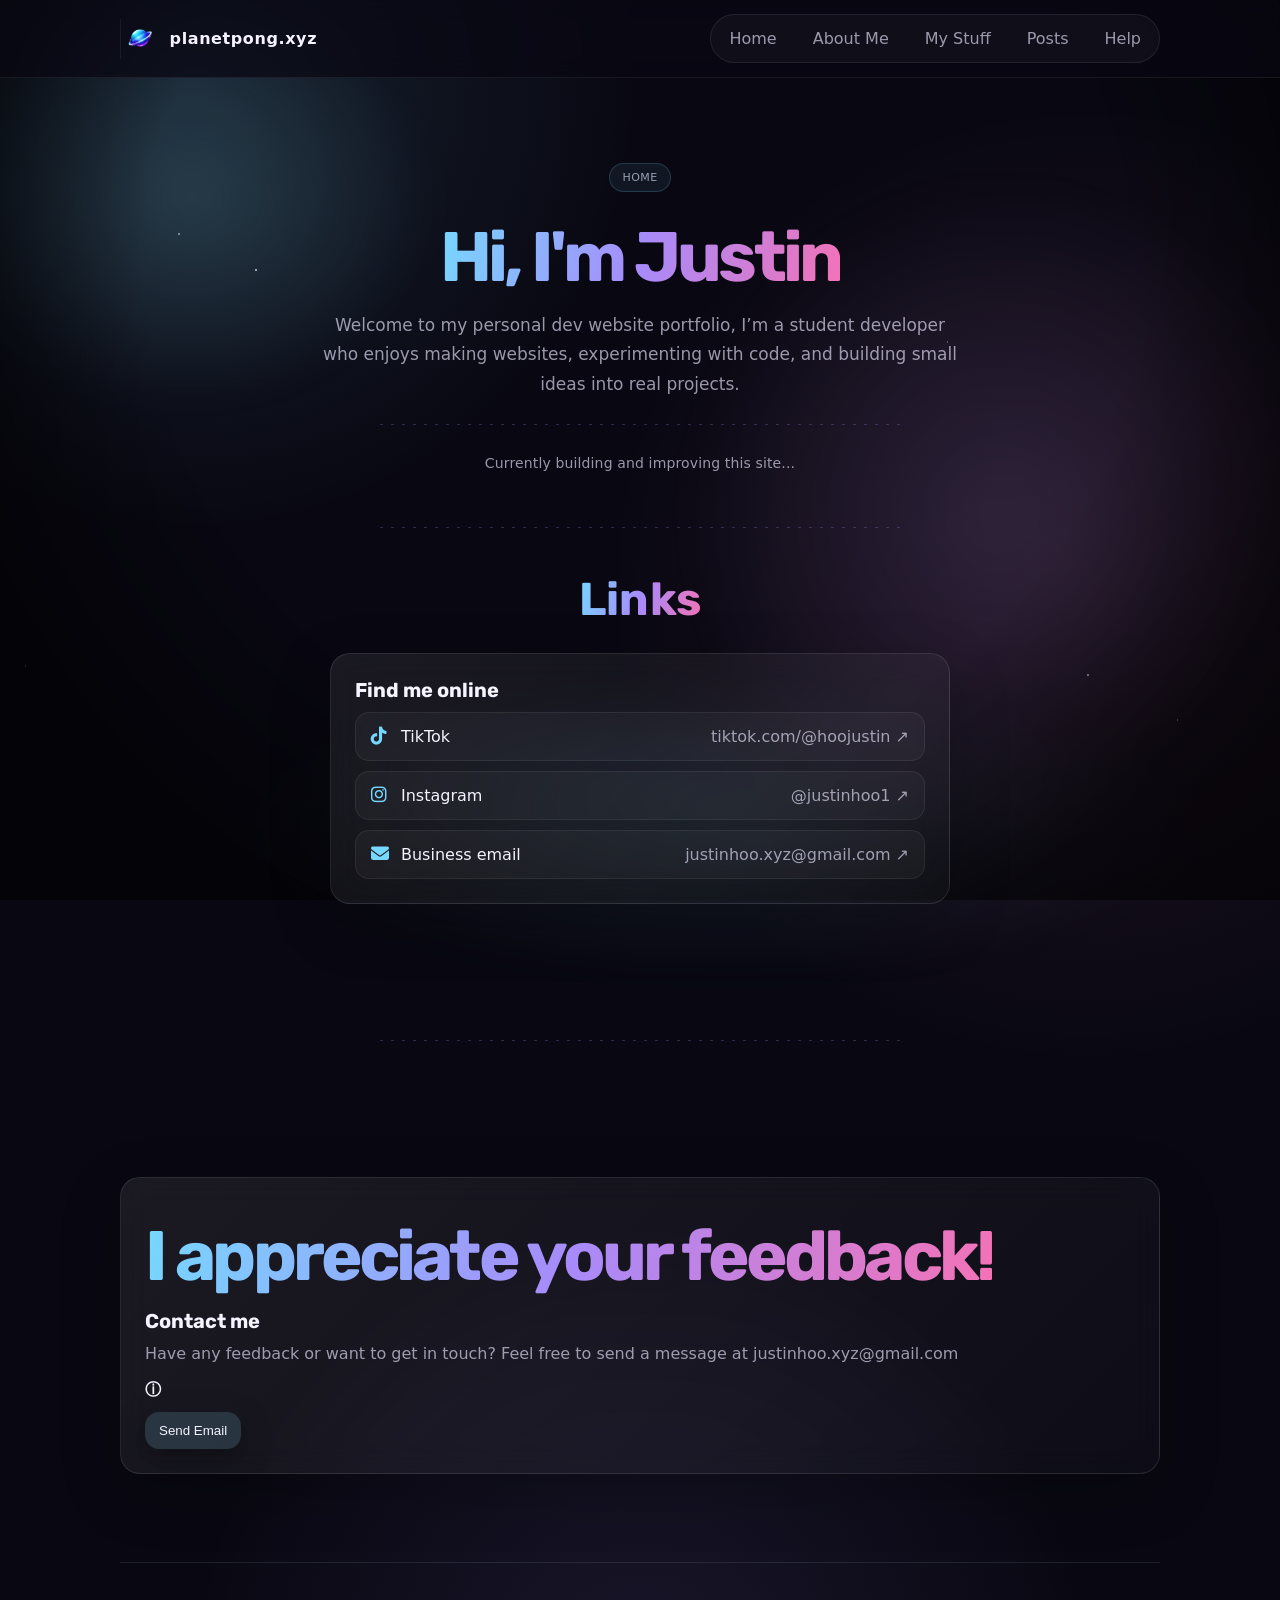
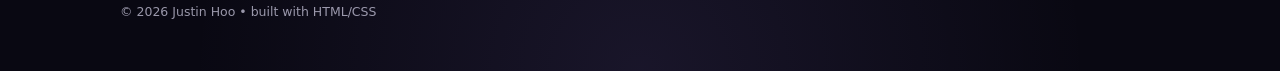
==== commit 8b36b6b5: "Revise homepage layout and text content Updated content and structure of the homepage, including new" ====
--- a/index.html
+++ b/index.html
@@ -121,15 +121,29 @@
   padding: 12px;
 
   font-family: inherit;
+  
+}
+
+.hero__content .title,
+.hero__content .construction-message {
+  display: block;
+  width: 100%;
+  margin-left: auto;
+  margin-right: auto;
+  text-align: center !important;
 }
 </style>
 
 </head>
 <body>
-    <div class="bg"></div>
-    <div class="stars"></div>
-    <div class=""></div>
-
+    <div class="bg" aria-hidden="true">
+  <div class="stars"></div>
+  <div class="stars stars2"></div>
+  <div class="nebula"></div>
+  <div class="vignette"></div>
+
+  <img src="astronaut.png" alt="" class="floating-astronaut">
+</div>
 <header class="topbar">
   <div class="container topbar__inner">
 
@@ -163,16 +177,18 @@
       <div class="hero__content reveal">
         <p class="kicker">Home</p>
         <h1 class="title">
-          <span class="accent">Welcome</span> 
+          <span class="accent">Hi, I'm Justin</span> 
         </h1>
         <p class="subtitle">
-          Welcome to my personal dev website portfolio, I'm interested into the language of programming, building websites, coding programmes,
-          and writing posts about what I have done, and maybe some quirky stuff about our own world and universe.
+          Welcome to my personal dev website portfolio, I’m a student developer who enjoys making websites, experimenting with code,
+  and building small ideas into real projects.
         </p>
           
-<div class="divider"><span></span></div>
-
-<h1 style="text-align: center;">🚧 UNDER CONSTRUCTION // this website is still being worked and coded on. </h1>
+<div class="divider hero-divider"><span></span></div>
+
+<p class="construction-message">
+  <span>Currently building and improving this site...</span>
+</p>
      
            
         
@@ -212,12 +228,12 @@
 
         <!-- Instagram -->
 
-        <a class="linkrow" href="https://www.instagram.com/justinhoo._" target="_blank">
+        <a class="linkrow" href="https://www.instagram.com/justinhoo1" target="_blank">
   <span class="linkleft">
     <i class="fa-brands fa-instagram icon"></i>
     <span>Instagram</span>
   </span>
-  <span class="muted">@justinhoo._ ↗</span>
+  <span class="muted">@justinhoo1 ↗</span>
 </a>
 
         <!-- Email -->
--- a/style.css
+++ b/style.css
@@ -298,65 +298,28 @@
   border-top: 1px solid rgba(174,210,225,.12);
 }
 
-
-/* ---------- Reveal animation (FIXED) ---------- */
+/* ---------- Reveal animation ---------- */
 .reveal{
   opacity: 0;
-  transform: translateY(20px);
+  transform: translateY(10px);
   transition: opacity 600ms ease, transform 600ms ease;
   transition-delay: var(--delay, 0ms);
-  will-change: opacity, transform;
-}
-
+}
 .reveal.visible{
   opacity: 1;
-  transform: translateY(0);
+  transform: translateY(0px);
 }
 
 /* ---------- Modal ---------- */
 .modal{
-  position: fixed;
-  inset: 0;
+  position: fixed; inset: 0;
+  background: rgba(0,0,0,.55);
+  display: none;
+  align-items: center; justify-content: center;
+  padding: 18px;
   z-index: 60;
-
-  display: flex;
-  align-items: center;
-  justify-content: center;
-
-  background: rgba(0,0,0,.55);
-
-  opacity: 0;
-  visibility: hidden;
-  pointer-events: none;
-
-  transition: opacity 0.25s ease, visibility 0.25s ease;
-}
-
-/* ---------- MODAL (FIXED ANIMATION) ---------- */
-.modal{
-  position: fixed;
-  inset: 0;
-  z-index: 60;
-
-  display: flex;
-  align-items: center;
-  justify-content: center;
-
-  background: rgba(0,0,0,.55);
-
-  opacity: 0;
-  visibility: hidden;
-  pointer-events: none;
-
-  transition: opacity 0.3s ease, visibility 0.3s ease;
-}
-
-.modal.show{
-  opacity: 1;
-  visibility: visible;
-  pointer-events: auto;
-}
-
+}
+.modal.show{ display: flex; }
 .modal__panel{
   width: min(760px, 96vw);
   border-radius: 18px;
@@ -365,16 +328,22 @@
   backdrop-filter: blur(10px);
   box-shadow: var(--shadow);
   padding: 14px;
-
-  transform: scale(0.85);
-  opacity: 0;
-
-  transition: transform 0.35s cubic-bezier(.2,.9,.2,1), opacity 0.25s ease;
-}
-
-.modal.show .modal__panel{
-  transform: scale(1);
-  opacity: 1;
+}
+.modal__top{
+  display: flex; justify-content: space-between; align-items: center;
+  gap: 10px;
+  border-bottom: 1px solid rgba(174,210,225,.12);
+  padding-bottom: 10px;
+  margin-bottom: 10px;
+}
+.modal__content{ color: var(--muted); line-height: 1.7; }
+.iconbtn{
+  width: 40px; height: 38px;
+  border-radius: 12px;
+  background: rgba(16,22,30,.35);
+  border: 1px solid var(--border);
+  color: var(--text);
+  cursor: pointer;
 }
 
 /* ---------- Responsive ---------- */
@@ -397,19 +366,24 @@
 }
 
 /* ---------- Section divider ---------- */
-.divider{
+.divider {
   width: 100%;
-
   display: flex;
   justify-content: center;
-
   margin: 40px 0;
 }
 
-.divider span{
-  width: min(100%, var(--max));
-  border-top: 1px dashed rgba(125,211,252,0.25);
-  display: block;
+.divider span {
+  width: 80%;
+  height: 2px;
+  background-image: repeating-linear-gradient(
+    to right,
+    rgba(143,231,255,0.4),
+    rgba(143,231,255,0.4) 6px,
+    transparent 6px,
+    transparent 14px
+  );
+  opacity: 0.6;
 }
 
 .linkrow{
@@ -432,7 +406,7 @@
 }
 
 .logo{
-  border: 2px solid #ffffff;
+  border: 2px solid #ffffff
  
   
 }
@@ -448,7 +422,7 @@
 
 .brand {
   display: flex;
-  text-align: left;
+  align-items: left;
   gap: 0.6rem;
   text-decoration: none;
 }
@@ -459,35 +433,37 @@
   object-fit: contain;
 }
 
-.success-popup{
+.success-popup {
+  display: flex;
   position: fixed;
   inset: 0;
-  z-index: 1000;
-
-  display: flex;
+
   justify-content: center;
   align-items: center;
 
-  background: rgba(0, 0, 0, 0.6);
-  backdrop-filter: blur(6px);
-
   opacity: 0;
   visibility: hidden;
-  pointer-events: none;
 
   transition: opacity 0.25s ease, visibility 0.25s ease;
 }
 
-.success-popup.active .success-box{
-  transform: scale(1);
+.success-popup.active {
   opacity: 1;
-}
-
-.success-box{
-  transform: scale(0.85);
-  opacity: 0;
-
-  transition: transform 0.3s ease, opacity 0.25s ease;
+  visibility: visible;
+}
+
+.success-box {
+  background: rgba(25, 25, 25, 0.95);
+  color: white;
+
+  padding: 24px;
+  border-radius: 20px;
+
+  text-align: center;
+  width: 80%;
+  max-width: 320px;
+
+  border: 1px solid rgba(255,255,255,0.1);
 }
 
 .success-popup {
@@ -503,8 +479,48 @@
   align-items: center;
 }
 
-
-
+.success-box {
+  background: rgba(25, 25, 25, 0.95);
+  color: white;
+
+  padding: 24px;
+  border-radius: 20px;
+
+  text-align: center;
+  width: 80%;
+  max-width: 320px;
+
+  border: 1px solid rgba(255,255,255,0.1);
+}
+
+/* SUCCESS POPUP */
+.success-popup {
+  display: none;
+  position: fixed;
+  inset: 0;
+  z-index: 1000;
+
+  background: rgba(0, 0, 0, 0.6);
+  backdrop-filter: blur(6px);
+
+  justify-content: center;
+  align-items: center;
+}
+
+/* BOX */
+.success-box {
+  background: rgba(25, 25, 25, 0.95);
+  color: white;
+
+  padding: 28px;
+  border-radius: 22px;
+
+  text-align: center;
+  width: 85%;
+  max-width: 340px;
+
+  border: 1px solid rgba(255,255,255,0.1);
+}
 
 /* CHECKMARK CIRCLE */
 .checkmark-circle {
@@ -559,8 +575,8 @@
   }
 }
 
-/* ---------- POPUP (FIXED) ---------- */
-.popup{
+/* POPUP BASE STATE */
+.popup {
   position: fixed;
   inset: 0;
   z-index: 999;
@@ -572,33 +588,31 @@
   background: rgba(0, 0, 0, 0.55);
   backdrop-filter: blur(6px);
 
-  opacity: 0;
+  opacity: 1;
   visibility: hidden;
   pointer-events: none;
 
   transition: opacity 0.25s ease, visibility 0.25s ease;
 }
 
-.popup.active{
+.popup.active {
   opacity: 1;
   visibility: visible;
   pointer-events: auto;
 }
 
-.popup-content{
+.popup-content {
   transform: scale(0.85);
-  opacity: 0;
-
+  opacity: 1;
   transition: transform 0.25s ease, opacity 0.25s ease;
 }
 
-.popup.active .popup-content{
+.popup.active .popup-content {
   transform: scale(1);
   opacity: 1;
 }
 
-.link,
-.expand-btn {
+.link {
   font-family: 'Rubik', sans-serif;
   background: transparent;
   border: none;
@@ -614,6 +628,11 @@
   border-bottom: 1px solid rgba(143,231,255,0.4);
 
   transition: transform 200ms ease, opacity 200ms ease;
+}
+
+.link:hover {
+  transform: translateY(-2px);
+  opacity: 0.85;
 }
 
 
@@ -628,7 +647,7 @@
 
 .expand-btn:hover {
   transform: translateY(-2px);
-  opacity: 0.85;
+  opacity: 0.9;
 }
 
 /* ---------- MODAL (FIXED + ANIMATED) ---------- */
@@ -682,76 +701,301 @@
 }
 
 
-.status-banner{
-  width: 100%;
+.divider {
   display: flex;
   justify-content: center;
+  width: 100%;
+  margin: 2rem 0;
+}
+
+.divider span {
+  display: block;
+  width: min(100%, 500px);
+  border-top: 2px dotted rgba(255, 255, 255, 0.5);
+}
+
+.construction-message {
+  display: block;
+  width: 100%;
+  max-width: 900px;
+  margin: 2rem auto;
+  text-align: center !important;
+}
+
+.hero {
+  grid-template-columns: 1.25fr .9fr;
+}
+
+/* Centre the whole hero area */
+.hero {
+  grid-template-columns: 1fr;
   text-align: center;
 }
-/* ---------- Mobile Nav ---------- */
-
-.menu-toggle{
-  display: none;
-
-  background: transparent;
-  border: none;
-
-  color: white;
-
-  font-size: 1.8rem;
-
-  cursor: pointer;
-
-  z-index: 1001;
-}
-
-/* Mobile */
-
-@media (max-width: 768px){
-
-  .menu-toggle{
-    display: block;
+
+/* Centre the Links heading */
+#links .section__head {
+  width: 100%;
+  text-align: center;
+}
+
+/* Keep these headings centered */
+.hero__content .title,
+.hero__content .construction-message {
+  width: 100%;
+  text-align: center;
+}
+
+/* Centre the single Links card */
+#links .grid-2 {
+  grid-template-columns: minmax(0, 600px);
+  justify-content: center;
+}
+
+/* design refresh
+/* ---------- Design refresh ---------- */
+:root {
+  --bg: #090812;
+  --panel: rgba(18, 17, 35, 0.62);
+  --panel2: rgba(18, 17, 35, 0.42);
+  --border: rgba(214, 207, 255, 0.14);
+  --text: #f5f3ff;
+  --muted: rgba(235, 231, 255, 0.64);
+  --accent: #76d8ff;
+  --accent2: #a78bfa;
+  --accent3: #f472b6;
+  --radius: 20px;
+  --max: 1040px;
+}
+
+body {
+  background:
+    radial-gradient(circle at 15% 5%, rgba(118, 216, 255, 0.12), transparent 28rem),
+    radial-gradient(circle at 85% 35%, rgba(244, 114, 182, 0.10), transparent 30rem),
+    radial-gradient(circle at 50% 100%, rgba(167, 139, 250, 0.10), transparent 28rem),
+    var(--bg);
+  font-family: Inter, ui-sans-serif, system-ui, sans-serif;
+}
+
+.section {
+  padding: 88px 0;
+}
+
+/* Navigation */
+.topbar {
+  background: rgba(9, 8, 18, 0.72);
+  border-bottom: 1px solid rgba(255, 255, 255, 0.07);
+}
+
+.nav {
+  background: rgba(255, 255, 255, 0.035);
+  border-color: rgba(255, 255, 255, 0.08);
+}
+
+.nav__link:hover,
+.nav__link.active {
+  background: rgba(167, 139, 250, 0.14);
+  color: var(--text);
+}
+
+/* Main intro */
+.hero {
+  grid-template-columns: 1fr;
+  padding-top: 74px;
+  text-align: center;
+}
+
+.hero__content {
+  max-width: 760px;
+  margin: 0 auto;
+}
+
+.kicker {
+  padding: 7px 12px;
+  background: rgba(118, 216, 255, 0.07);
+  border-color: rgba(118, 216, 255, 0.18);
+  letter-spacing: 0.04em;
+  text-transform: uppercase;
+  font-size: 11px;
+}
+
+.title {
+  margin: 18px 0 16px;
+  font-family: Rubik, Inter, sans-serif;
+  font-size: clamp(40px, 6vw, 70px);
+  letter-spacing: -0.055em;
+}
+
+.accent {
+  background: linear-gradient(
+    105deg,
+    var(--accent),
+    var(--accent2) 50%,
+    var(--accent3)
+  );
+  -webkit-background-clip: text;
+  background-clip: text;
+  color: transparent;
+}
+
+.subtitle {
+  max-width: 640px;
+  margin: 0 auto;
+  font-size: 17px;
+  line-height: 1.75;
+}
+
+/* Construction note */
+.construction-message {
+  margin: 30px auto 0;
+  color: var(--muted);
+  font-size: 14px;
+  font-weight: 500;
+  letter-spacing: 0.01em;
+  text-align: center;
+}
+
+/* Section titles and single Links card */
+.section__head {
+  width: 100%;
+  margin-bottom: 28px;
+  text-align: center;
+}
+
+.section__head .title {
+  font-size: clamp(32px, 4vw, 46px);
+}
+
+#links .grid-2 {
+  grid-template-columns: minmax(0, 620px);
+  justify-content: center;
+}
+
+/* Glass card */
+.card {
+  padding: 24px;
+  background: linear-gradient(
+    135deg,
+    rgba(255, 255, 255, 0.075),
+    rgba(255, 255, 255, 0.025)
+  );
+  border-color: rgba(255, 255, 255, 0.10);
+  box-shadow: 0 18px 60px rgba(0, 0, 0, 0.22);
+  backdrop-filter: blur(16px);
+}
+
+.card h3 {
+  font-family: Rubik, Inter, sans-serif;
+  font-size: 20px;
+}
+
+/* Link rows */
+.linkrow {
+  padding: 14px 15px;
+  border-radius: 14px;
+  background: rgba(255, 255, 255, 0.035);
+  border-color: rgba(255, 255, 255, 0.07);
+}
+
+.linkrow:hover {
+  background: rgba(167, 139, 250, 0.12);
+  border-color: rgba(167, 139, 250, 0.26);
+  transform: translateY(-3px);
+}
+
+/* Subtle dotted dividers */
+.divider {
+  margin: 48px 0;
+}
+
+.divider span {
+  width: min(100%, 520px);
+  height: 1px;
+  border: 0;
+  background: repeating-linear-gradient(
+    to right,
+    rgba(167, 139, 250, 0.42) 0 3px,
+    transparent 3px 11px
+  );
+}
+
+.about-hero .hero__actions {
+  justify-content: center;
+  align-items: center;
+}
+
+.about-hero .hero__card {
+  width: min(100%, 680px);
+  margin: 0 auto;
+  text-align: left;
+}
+
+.website-card {
+  text-align: left;
+}
+
+.website-title {
+  width: 100%;
+  margin: 0 0 16px;
+  text-align: center;
+}
+
+.hero__actions .btn {
+  border: 1px solid transparent;
+  background:
+    linear-gradient(var(--bg), var(--bg)) padding-box,
+    linear-gradient(100deg, var(--accent), var(--accent2), var(--accent3)) border-box;
+}
+
+/* Tighter spacing between intro, construction notice, and Links */
+#home.section {
+  padding-bottom: 28px;
+}
+
+#home .hero-divider {
+  margin: 24px 0 18px;
+}
+
+#home + .divider {
+  margin: 16px 0;
+}
+
+#links.section {
+  padding-top: 32px;
+}
+
+/* Decorative astronaut */
+.floating-astronaut {
+  position: absolute;
+  top: 5rem;
+  right: clamp(1rem, 7vw, 8rem);
+  width: clamp(120px, 18vw, 260px);
+  opacity: 0.42;
+  pointer-events: none;
+  filter: drop-shadow(0 16px 28px rgba(118, 216, 255, 0.18));
+  animation: astronaut-float 7s ease-in-out infinite;
+}
+
+@keyframes astronaut-float {
+  0%, 100% {
+    transform: translateY(0) rotate(-4deg);
   }
 
-  .nav{
-    position: absolute;
-
-    top: 80px;
-    right: 20px;
-
-    width: 220px;
-
-    padding: 20px;
-
-    border-radius: 20px;
-
-    background: rgba(15,20,28,0.95);
-
-    border: 1px solid rgba(255,255,255,0.08);
-
-    backdrop-filter: blur(20px);
-
-    display: flex;
-    flex-direction: column;
-    gap: 16px;
-
-    opacity: 0;
-    visibility: hidden;
-    transform: translateY(-10px);
-
-    transition: 0.3s ease;
-
-    z-index: 1000;
+  50% {
+    transform: translateY(-22px) rotate(4deg);
   }
-
-  .nav.show{
-    opacity: 1;
-    visibility: visible;
-    transform: translateY(0);
+}
+
+@media (max-width: 700px) {
+  .floating-astronaut {
+    top: 7rem;
+    right: -2rem;
+    width: 150px;
+    opacity: 0.22;
   }
-
-  /* Hide desktop nav layout */
-  .topbar__inner{
-    position: relative;
+}
+
+@media (prefers-reduced-motion: reduce) {
+  .floating-astronaut {
+    animation: none;
   }
 }
